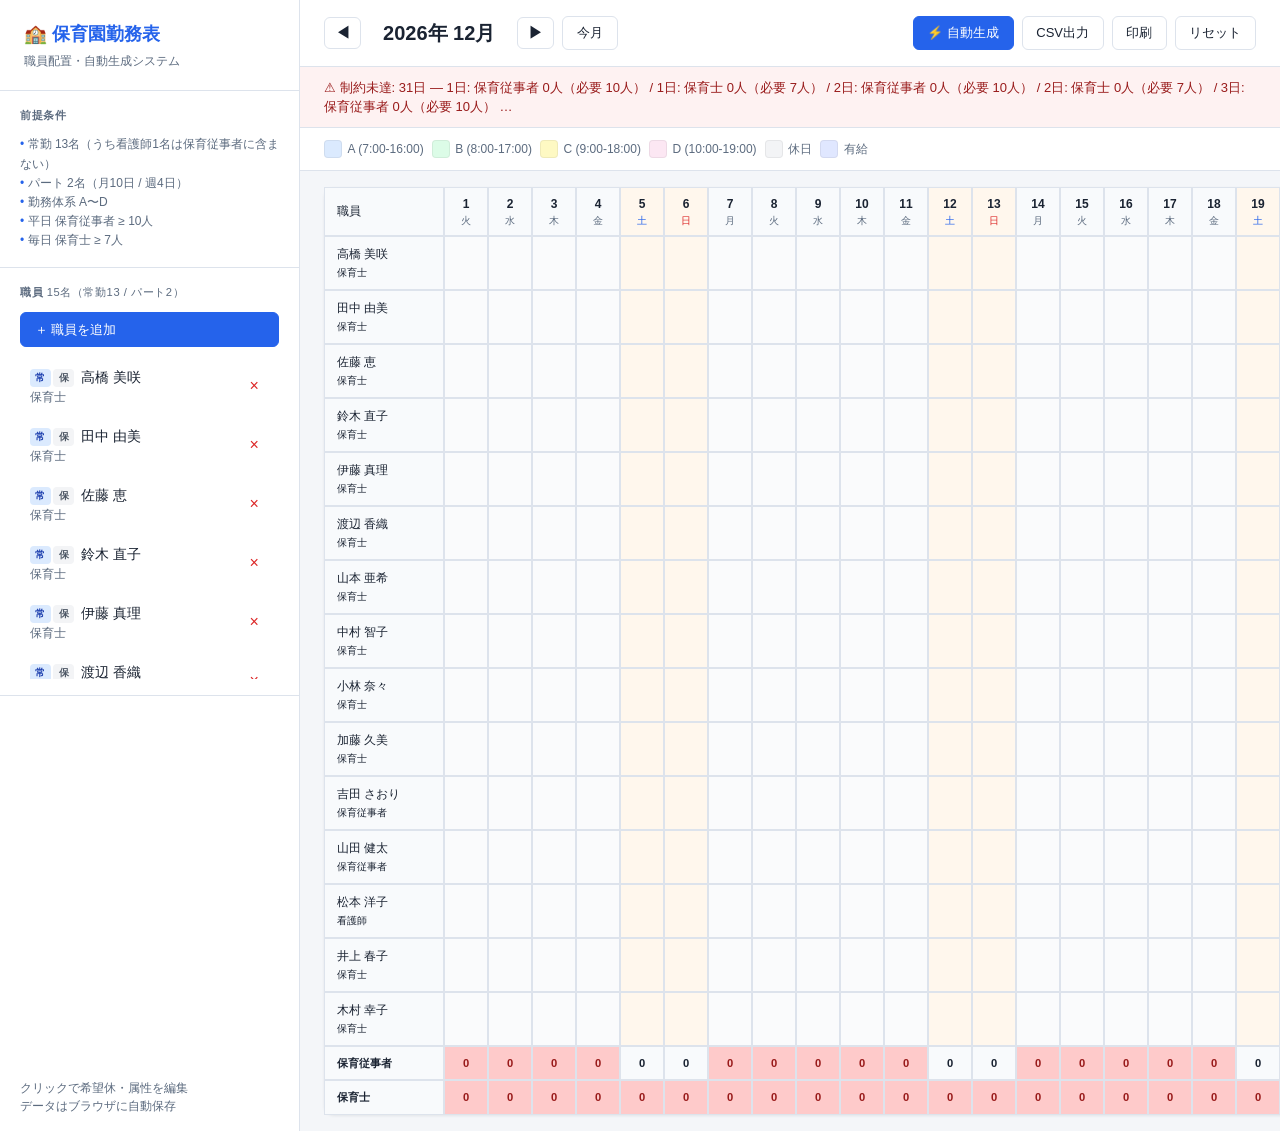
==== kinmuhyo/index.html @ de79c859 "公開共有用: 保育園勤務表アプリを /kinmuhyo/ に配置 GitHub Pages から先方に共有可能なURLを提供: https://bimadisiwin.github.io/yoneku" ====
<!DOCTYPE html>
<html lang="ja">
<head>
  <meta charset="UTF-8">
  <meta name="viewport" content="width=device-width, initial-scale=1.0, viewport-fit=cover, maximum-scale=1, user-scalable=no">
  <meta name="mobile-web-app-capable" content="yes">
  <meta name="apple-mobile-web-app-capable" content="yes">
  <meta name="apple-mobile-web-app-status-bar-style" content="default">
  <meta name="apple-mobile-web-app-title" content="勤務表">
  <meta name="theme-color" content="#2563eb">
  <title>保育園 勤務表作成</title>
  <link rel="manifest" href="manifest.json">
  <link rel="apple-touch-icon" href="data:image/svg+xml,<svg xmlns='http://www.w3.org/2000/svg' viewBox='0 0 100 100'><rect fill='%232563eb' width='100' height='100' rx='20'/><text y='68' x='50' text-anchor='middle' font-size='52' fill='white'>表</text></svg>">
  <link rel="stylesheet" href="css/style.css">
</head>
<body>
  <div class="app">
    <aside class="sidebar mobile-panel" id="panel-staff" data-panel="staff">
      <div class="sidebar-header">
        <h1>🏫 保育園勤務表</h1>
        <p>職員配置・自動生成システム</p>
      </div>

      <div class="sidebar-section">
        <h2>前提条件</h2>
        <ul class="constraint-list">
          <li>常勤 13名（うち看護師1名は保育従事者に含まない）</li>
          <li>パート 2名（月10日 / 週4日）</li>
          <li>勤務体系 A〜D</li>
          <li>平日 保育従事者 ≥ 10人</li>
          <li>毎日 保育士 ≥ 7人</li>
        </ul>
      </div>

      <div class="sidebar-section">
        <h2>職員 <span id="staff-count" class="staff-count"></span></h2>
        <button class="btn btn-primary" id="btn-add-staff" style="width:100%;margin-bottom:0.75rem">＋ 職員を追加</button>
        <ul class="staff-list" id="staff-list"></ul>
      </div>

      <div class="sidebar-footer">
        クリックで希望休・属性を編集<br>
        データはブラウザに自動保存
      </div>
    </aside>

    <main class="main">
      <!-- スマホ: 日別ビュー -->
      <section class="mobile-panel day-view" id="panel-day" data-panel="day">
        <div class="day-view-header">
          <button class="btn btn-icon btn-touch" id="btn-day-prev" aria-label="前日">◀</button>
          <div class="day-view-date" id="day-view-date"></div>
          <button class="btn btn-icon btn-touch" id="btn-day-next" aria-label="次日">▶</button>
        </div>
        <div class="day-view-metrics" id="day-view-metrics"></div>
        <ul class="day-staff-list" id="day-staff-list"></ul>
      </section>

      <section class="mobile-panel active" id="panel-schedule" data-panel="schedule">
      <div class="toolbar">
        <div class="toolbar-group">
          <button class="btn btn-icon" id="btn-prev-month" title="前月">◀</button>
          <span class="month-label" id="month-label"></span>
          <button class="btn btn-icon" id="btn-next-month" title="次月">▶</button>
          <button class="btn" id="btn-today">今月</button>
        </div>
        <div class="toolbar-spacer"></div>
        <div class="toolbar-group">
          <button class="btn btn-primary" id="btn-generate">⚡ 自動生成</button>
          <button class="btn" id="btn-export">CSV出力</button>
          <button class="btn" id="btn-print">印刷</button>
          <button class="btn" id="btn-reset" title="リセット">リセット</button>
        </div>
      </div>

      <div id="constraint-panel" class="constraint-panel"></div>
      <div class="legend" id="legend"></div>

      <div class="schedule-wrap">
        <p class="scroll-hint mobile-only">← 左右にスワイプ →</p>
        <table class="schedule-table">
          <thead id="schedule-head"></thead>
          <tbody id="schedule-body"></tbody>
          <tfoot id="schedule-foot"></tfoot>
        </table>
      </div>
      </section>

      <!-- スマホ: 操作メニュー -->
      <section class="mobile-panel menu-panel" id="panel-menu" data-panel="menu">
        <div class="menu-panel-inner">
          <h2>操作</h2>
          <button class="btn btn-primary btn-block btn-touch" id="btn-generate-mobile">⚡ 勤務表を自動生成</button>
          <button class="btn btn-block btn-touch" id="btn-export-mobile">CSV出力</button>
          <button class="btn btn-block btn-touch" id="btn-reset-mobile">データをリセット</button>
          <div class="menu-constraints">
            <h3>前提条件</h3>
            <ul class="constraint-list">
              <li>常勤 13名（看護師1名は保育従事者に含まない）</li>
              <li>パート 2名（月10日 / 週4日）</li>
              <li>平日 保育従事者 ≥ 10人</li>
              <li>毎日 保育士 ≥ 7人</li>
            </ul>
          </div>
          <div class="legend mobile-legend" id="legend-mobile"></div>
        </div>
      </section>
    </main>
  </div>

  <nav class="bottom-nav mobile-only" id="bottom-nav" aria-label="メインナビ">
    <button class="bottom-nav-item active" data-tab="day" type="button">
      <span class="bottom-nav-icon">📅</span>
      <span>日別</span>
    </button>
    <button class="bottom-nav-item" data-tab="schedule" type="button">
      <span class="bottom-nav-icon">📊</span>
      <span>月間</span>
    </button>
    <button class="bottom-nav-item" data-tab="staff" type="button">
      <span class="bottom-nav-icon">👥</span>
      <span>職員</span>
    </button>
    <button class="bottom-nav-item" data-tab="menu" type="button">
      <span class="bottom-nav-icon">⚙️</span>
      <span>操作</span>
    </button>
  </nav>

  <button class="fab mobile-only" id="fab-generate" type="button" aria-label="自動生成">⚡</button>

  <!-- Shift picker -->
  <div class="modal-overlay hidden" id="modal-overlay">
    <div class="modal" role="dialog">
      <div class="modal-header" id="modal-title">勤務区分</div>
      <div class="modal-body"><div class="shift-options" id="shift-options"></div></div>
      <div class="modal-footer"><button class="btn" id="modal-close">閉じる</button></div>
    </div>
  </div>

  <!-- Staff editor -->
  <div class="modal-overlay hidden" id="staff-modal-overlay">
    <div class="modal modal-wide" role="dialog">
      <div class="modal-header" id="staff-modal-title">職員を追加</div>
      <div class="modal-body">
        <label class="field-label">名前</label>
        <input type="text" id="sf-name" placeholder="例: 山田 花子" maxlength="30">

        <label class="field-label">雇用区分</label>
        <select id="sf-employment">
          <option value="fulltime">常勤</option>
          <option value="parttime">パート</option>
        </select>

        <label class="field-label">役職</label>
        <select id="sf-role">
          <option value="nursery_teacher">保育士</option>
          <option value="childcare_staff">保育従事者（資格なし）</option>
          <option value="nurse">看護師</option>
        </select>

        <label class="field-label checkbox-label">
          <input type="checkbox" id="sf-license" checked> 保育士資格あり
        </label>

        <div id="sf-parttime-fields" style="display:none">
          <label class="field-label">パート勤務条件</label>
          <select id="sf-parttime">
            <option value="monthly_10">月10日 (9:00-17:00 → B勤務)</option>
            <option value="weekly_4">週4日 (8:00-17:00 → B勤務)</option>
          </select>
          <label class="field-label">固定勤務体系</label>
          <select id="sf-shift">
            <option value="A">A (7:00-16:00)</option>
            <option value="B" selected>B (8:00-17:00)</option>
            <option value="C">C (9:00-18:00)</option>
            <option value="D">D (10:00-19:00)</option>
          </select>
        </div>

        <label class="field-label">希望休（日付をカンマ区切り）</label>
        <input type="text" id="sf-preferred-off" placeholder="例: 5, 12, 20">
        <p class="field-hint">表示中の月の日付を入力（例: 9月5日 → 5）</p>
      </div>
      <div class="modal-footer">
        <button class="btn" id="staff-modal-close">キャンセル</button>
        <button class="btn btn-primary" id="staff-modal-save">保存</button>
      </div>
    </div>
  </div>

  <div class="toast" id="toast"></div>

  <script src="js/constants.js"></script>
  <script src="js/scheduler.js"></script>
  <script src="js/app.js"></script>
</body>
</html>
---- kinmuhyo/css/style.css ----
:root {
  --bg: #f4f6f9;
  --surface: #ffffff;
  --border: #dde3ec;
  --text: #1a2332;
  --text-muted: #5c6b7f;
  --primary: #2563eb;
  --primary-hover: #1d4ed8;
  --primary-light: #eff6ff;
  --danger: #dc2626;
  --danger-light: #fef2f2;
  --success: #16a34a;
  --shadow: 0 1px 3px rgba(15, 23, 42, 0.08);
  --radius: 10px;
  --sidebar-w: 300px;

  /* shift colors A-D */
  --shift-a: #dbeafe;
  --shift-b: #dcfce7;
  --shift-c: #fef9c3;
  --shift-d: #fce7f3;
  --shift-off: #f3f4f6;
  --shift-paid: #e0e7ff;
  --weekend: #fff7ed;
  --national-holiday: #fef2f2;
}

* {
  box-sizing: border-box;
  margin: 0;
  padding: 0;
}

body {
  font-family: "Hiragino Sans", "Hiragino Kaku Gothic ProN", "Noto Sans JP", "Yu Gothic", sans-serif;
  background: var(--bg);
  color: var(--text);
  line-height: 1.5;
  min-height: 100vh;
}

.app {
  display: flex;
  min-height: 100vh;
}

/* Sidebar */
.sidebar {
  width: var(--sidebar-w);
  background: var(--surface);
  border-right: 1px solid var(--border);
  display: flex;
  flex-direction: column;
  flex-shrink: 0;
}

.sidebar-header {
  padding: 1.25rem 1.5rem;
  border-bottom: 1px solid var(--border);
}

.sidebar-header h1 {
  font-size: 1.15rem;
  font-weight: 700;
  color: var(--primary);
}

.sidebar-header p {
  font-size: 0.75rem;
  color: var(--text-muted);
  margin-top: 0.25rem;
}

.sidebar-section {
  padding: 1rem 1.25rem;
  border-bottom: 1px solid var(--border);
}

.sidebar-section h2 {
  font-size: 0.7rem;
  font-weight: 600;
  text-transform: uppercase;
  letter-spacing: 0.05em;
  color: var(--text-muted);
  margin-bottom: 0.75rem;
}

.staff-list {
  list-style: none;
  max-height: 320px;
  overflow-y: auto;
}

.staff-count {
  font-weight: 400;
  color: var(--text-muted);
}

.constraint-list {
  list-style: none;
  font-size: 0.75rem;
  color: var(--text-muted);
  line-height: 1.6;
}

.constraint-list li::before {
  content: "• ";
  color: var(--primary);
}

.badge {
  display: inline-block;
  font-size: 0.6rem;
  padding: 0.1rem 0.35rem;
  border-radius: 4px;
  font-weight: 600;
  vertical-align: middle;
  margin-right: 0.15rem;
}

.badge-fulltime { background: #dbeafe; color: #1e40af; }
.badge-parttime { background: #fef9c3; color: #854d0e; }
.badge-role { background: #f3f4f6; color: #4b5563; }

.constraint-panel {
  padding: 0.65rem 1.5rem;
  font-size: 0.8125rem;
  border-bottom: 1px solid var(--border);
}

.constraint-panel.ok { background: #f0fdf4; color: #166534; }
.constraint-panel.ng { background: #fef2f2; color: #991b1b; }

.constraint-ng {
  background: #fecaca !important;
  color: #991b1b;
  font-weight: 700;
}

.schedule-cell.preferred-off {
  box-shadow: inset 0 0 0 2px #f59e0b;
}

.summary-row td {
  background: #f8fafc;
  font-size: 0.7rem;
}

.shift-a { background: var(--shift-a); color: #1e40af; font-weight: 700; }
.shift-b { background: var(--shift-b); color: #166534; font-weight: 700; }
.shift-c { background: var(--shift-c); color: #854d0e; font-weight: 700; }
.shift-d { background: var(--shift-d); color: #9d174d; font-weight: 700; }
.shift-off { background: var(--shift-off); color: #6b7280; }
.shift-paid { background: var(--shift-paid); color: #3730a3; }

.modal-wide { max-width: 420px; }

.field-label {
  display: block;
  font-size: 0.75rem;
  font-weight: 600;
  color: var(--text-muted);
  margin: 0.75rem 0 0.35rem;
}

.field-label:first-child { margin-top: 0; }

.checkbox-label {
  display: flex;
  align-items: center;
  gap: 0.5rem;
  cursor: pointer;
}

.field-hint {
  font-size: 0.7rem;
  color: var(--text-muted);
  margin-top: 0.25rem;
}

.modal-body input[type="text"],
.modal-body select {
  width: 100%;
}

.staff-item {
  display: flex;
  align-items: center;
  justify-content: space-between;
  padding: 0.5rem 0.6rem;
  border-radius: 6px;
  margin-bottom: 0.25rem;
  font-size: 0.875rem;
}

.staff-item:hover {
  background: var(--bg);
}

.staff-item-info {
  flex: 1;
  min-width: 0;
}

.staff-item-name {
  font-weight: 500;
  white-space: nowrap;
  overflow: hidden;
  text-overflow: ellipsis;
}

.staff-item-dept {
  font-size: 0.75rem;
  color: var(--text-muted);
}

.staff-item-actions {
  display: flex;
  gap: 0.25rem;
}

.sidebar-footer {
  margin-top: auto;
  padding: 1rem 1.25rem;
  font-size: 0.75rem;
  color: var(--text-muted);
}

/* Main */
.main {
  flex: 1;
  display: flex;
  flex-direction: column;
  min-width: 0;
}

.toolbar {
  display: flex;
  align-items: center;
  gap: 0.75rem;
  padding: 1rem 1.5rem;
  background: var(--surface);
  border-bottom: 1px solid var(--border);
  flex-wrap: wrap;
}

.toolbar-group {
  display: flex;
  align-items: center;
  gap: 0.5rem;
}

.toolbar-spacer {
  flex: 1;
}

.month-label {
  font-size: 1.25rem;
  font-weight: 700;
  min-width: 140px;
  text-align: center;
}

/* Buttons & inputs */
.btn {
  display: inline-flex;
  align-items: center;
  gap: 0.35rem;
  padding: 0.45rem 0.85rem;
  border: 1px solid var(--border);
  border-radius: 6px;
  background: var(--surface);
  color: var(--text);
  font-size: 0.8125rem;
  font-family: inherit;
  cursor: pointer;
  transition: background 0.15s, border-color 0.15s;
  white-space: nowrap;
}

.btn:hover {
  background: var(--bg);
}

.btn-primary {
  background: var(--primary);
  border-color: var(--primary);
  color: #fff;
}

.btn-primary:hover {
  background: var(--primary-hover);
  border-color: var(--primary-hover);
}

.btn-danger {
  color: var(--danger);
  border-color: transparent;
  background: transparent;
  padding: 0.25rem 0.4rem;
}

.btn-danger:hover {
  background: var(--danger-light);
}

.btn-icon {
  padding: 0.45rem 0.6rem;
  font-size: 1rem;
  line-height: 1;
}

input, select {
  padding: 0.45rem 0.65rem;
  border: 1px solid var(--border);
  border-radius: 6px;
  font-size: 0.8125rem;
  font-family: inherit;
  background: var(--surface);
}

input:focus, select:focus {
  outline: 2px solid var(--primary-light);
  border-color: var(--primary);
}

.form-row {
  display: flex;
  gap: 0.5rem;
  margin-bottom: 0.5rem;
}

.form-row input {
  flex: 1;
  min-width: 0;
}

/* Legend */
.legend {
  display: flex;
  flex-wrap: wrap;
  gap: 0.5rem;
  padding: 0.75rem 1.5rem;
  background: var(--surface);
  border-bottom: 1px solid var(--border);
}

.legend-item {
  display: flex;
  align-items: center;
  gap: 0.35rem;
  font-size: 0.75rem;
  color: var(--text-muted);
}

.legend-swatch {
  width: 18px;
  height: 18px;
  border-radius: 4px;
  border: 1px solid rgba(0,0,0,0.06);
}

/* Schedule grid */
.schedule-wrap {
  flex: 1;
  overflow: auto;
  padding: 1rem 1.5rem;
}

.schedule-table {
  border-collapse: separate;
  border-spacing: 0;
  background: var(--surface);
  border-radius: var(--radius);
  box-shadow: var(--shadow);
  font-size: 0.75rem;
  min-width: 100%;
}

.schedule-table th,
.schedule-table td {
  border: 1px solid var(--border);
  text-align: center;
  vertical-align: middle;
}

.schedule-table thead th {
  background: #f8fafc;
  font-weight: 600;
  padding: 0.4rem 0.2rem;
  position: sticky;
  top: 0;
  z-index: 2;
}

.schedule-table .col-staff {
  position: sticky;
  left: 0;
  z-index: 1;
  background: #f8fafc;
  text-align: left;
  padding: 0.5rem 0.75rem;
  min-width: 120px;
  max-width: 160px;
  font-weight: 500;
}

.schedule-table thead .col-staff {
  z-index: 3;
}

.schedule-table .col-summary {
  background: #f8fafc;
  font-weight: 600;
  min-width: 44px;
  padding: 0.35rem;
}

.day-header {
  min-width: 34px;
}

.day-header .dow {
  font-size: 0.65rem;
  color: var(--text-muted);
  font-weight: 400;
}

.day-header.sat .dow { color: #2563eb; }
.day-header.sun .dow { color: var(--danger); }
.day-header.holiday .dow { color: var(--danger); }

.day-header.sat,
.day-header.sun,
.day-header.holiday {
  background: var(--weekend);
}

.schedule-cell {
  width: 34px;
  height: 34px;
  cursor: pointer;
  transition: transform 0.1s, box-shadow 0.1s;
  user-select: none;
  font-size: 0.65rem;
  font-weight: 600;
  padding: 0;
}

.schedule-cell:hover {
  transform: scale(1.08);
  box-shadow: inset 0 0 0 2px var(--primary);
  z-index: 1;
  position: relative;
}

.schedule-cell.empty {
  background: #fafbfc;
  color: transparent;
}

.schedule-cell.weekend-bg {
  background: var(--weekend);
}

.schedule-cell.national-holiday-bg {
  background: var(--national-holiday);
}

/* Modal */
.modal-overlay {
  position: fixed;
  inset: 0;
  background: rgba(15, 23, 42, 0.45);
  display: flex;
  align-items: center;
  justify-content: center;
  z-index: 100;
  padding: 1rem;
}

.modal-overlay.hidden {
  display: none;
}

.modal {
  background: var(--surface);
  border-radius: var(--radius);
  box-shadow: 0 20px 60px rgba(15, 23, 42, 0.2);
  width: 100%;
  max-width: 360px;
  overflow: hidden;
}

.modal-header {
  padding: 1rem 1.25rem;
  border-bottom: 1px solid var(--border);
  font-weight: 600;
}

.modal-body {
  padding: 1rem 1.25rem;
}

.modal-footer {
  padding: 0.75rem 1.25rem;
  border-top: 1px solid var(--border);
  display: flex;
  justify-content: flex-end;
  gap: 0.5rem;
}

.shift-options {
  display: grid;
  grid-template-columns: 1fr 1fr;
  gap: 0.5rem;
}

.shift-option {
  padding: 0.65rem;
  border: 2px solid var(--border);
  border-radius: 8px;
  cursor: pointer;
  text-align: center;
  font-size: 0.8125rem;
  font-weight: 500;
  transition: border-color 0.15s, transform 0.1s;
}

.shift-option:hover {
  border-color: var(--primary);
  transform: translateY(-1px);
}

.shift-option.selected {
  border-color: var(--primary);
  box-shadow: 0 0 0 2px var(--primary-light);
}

.shift-option.clear {
  grid-column: 1 / -1;
  color: var(--text-muted);
}

/* Toast */
.toast {
  position: fixed;
  bottom: 1.5rem;
  right: 1.5rem;
  background: var(--text);
  color: #fff;
  padding: 0.65rem 1.1rem;
  border-radius: 8px;
  font-size: 0.875rem;
  box-shadow: 0 8px 24px rgba(0,0,0,0.2);
  z-index: 200;
  opacity: 0;
  transform: translateY(12px);
  transition: opacity 0.25s, transform 0.25s;
  pointer-events: none;
}

.toast.show {
  opacity: 1;
  transform: translateY(0);
}

/* Print */
@media print {
  .sidebar, .toolbar, .legend, .constraint-panel, .modal-overlay, .toast {
    display: none !important;
  }
  .main { display: block; }
  .schedule-wrap { padding: 0; overflow: visible; }
  .schedule-table { box-shadow: none; font-size: 9pt; }
  .schedule-cell { width: 24px; height: 24px; }
}

/* Mobile utilities */
.mobile-only { display: none; }
.desktop-only { display: block; }

/* Bottom navigation */
.bottom-nav {
  position: fixed;
  bottom: 0;
  left: 0;
  right: 0;
  display: flex;
  background: var(--surface);
  border-top: 1px solid var(--border);
  z-index: 50;
  padding-bottom: env(safe-area-inset-bottom, 0);
  box-shadow: 0 -2px 12px rgba(15, 23, 42, 0.08);
}

.bottom-nav-item {
  flex: 1;
  display: flex;
  flex-direction: column;
  align-items: center;
  justify-content: center;
  gap: 0.15rem;
  padding: 0.5rem 0.25rem 0.4rem;
  border: none;
  background: transparent;
  color: var(--text-muted);
  font-size: 0.65rem;
  font-family: inherit;
  cursor: pointer;
  -webkit-tap-highlight-color: transparent;
  touch-action: manipulation;
  min-height: 52px;
}

.bottom-nav-item.active {
  color: var(--primary);
  font-weight: 600;
}

.bottom-nav-icon {
  font-size: 1.25rem;
  line-height: 1;
}

/* FAB */
.fab {
  position: fixed;
  right: 1rem;
  bottom: calc(4.5rem + env(safe-area-inset-bottom, 0));
  width: 56px;
  height: 56px;
  border-radius: 50%;
  border: none;
  background: var(--primary);
  color: #fff;
  font-size: 1.5rem;
  box-shadow: 0 4px 16px rgba(37, 99, 235, 0.45);
  z-index: 45;
  cursor: pointer;
  -webkit-tap-highlight-color: transparent;
  touch-action: manipulation;
}

.fab:active {
  transform: scale(0.95);
}

/* Day view */
.day-view {
  flex: 1;
  display: flex;
  flex-direction: column;
  overflow: hidden;
}

.day-view-header {
  display: flex;
  align-items: center;
  justify-content: space-between;
  padding: 0.75rem 1rem;
  background: var(--surface);
  border-bottom: 1px solid var(--border);
}

.day-view-date {
  font-size: 1.1rem;
  font-weight: 700;
  text-align: center;
  flex: 1;
}

.day-view-metrics {
  padding: 0.65rem 1rem;
  font-size: 0.8125rem;
  background: #f8fafc;
  border-bottom: 1px solid var(--border);
}

.day-view-metrics.ok { color: #166534; }
.day-view-metrics.ng { color: #991b1b; background: #fef2f2; }

.day-staff-list {
  list-style: none;
  flex: 1;
  overflow-y: auto;
  -webkit-overflow-scrolling: touch;
  padding: 0.5rem;
  padding-bottom: calc(5rem + env(safe-area-inset-bottom, 0));
}

.day-staff-card {
  display: flex;
  align-items: center;
  gap: 0.75rem;
  padding: 0.85rem 1rem;
  background: var(--surface);
  border: 1px solid var(--border);
  border-radius: var(--radius);
  margin-bottom: 0.5rem;
  cursor: pointer;
  touch-action: manipulation;
  -webkit-tap-highlight-color: transparent;
  min-height: 56px;
}

.day-staff-card:active {
  background: var(--bg);
}

.day-staff-card-info {
  flex: 1;
  min-width: 0;
}

.day-staff-card-name {
  font-weight: 600;
  font-size: 0.9375rem;
}

.day-staff-card-role {
  font-size: 0.75rem;
  color: var(--text-muted);
}

.day-staff-card-shift {
  min-width: 44px;
  height: 44px;
  display: flex;
  align-items: center;
  justify-content: center;
  border-radius: 8px;
  font-weight: 700;
  font-size: 1rem;
}

/* Menu panel */
.menu-panel-inner {
  padding: 1rem;
  padding-bottom: calc(5rem + env(safe-area-inset-bottom, 0));
  overflow-y: auto;
}

.menu-panel-inner h2 {
  font-size: 1.1rem;
  margin-bottom: 1rem;
}

.menu-panel-inner h3 {
  font-size: 0.75rem;
  color: var(--text-muted);
  text-transform: uppercase;
  margin: 1.25rem 0 0.5rem;
}

.btn-block {
  width: 100%;
  justify-content: center;
  margin-bottom: 0.5rem;
}

.btn-touch {
  min-height: 44px;
  padding: 0.65rem 1rem;
  font-size: 0.9375rem;
}

.scroll-hint {
  font-size: 0.7rem;
  color: var(--text-muted);
  text-align: center;
  margin-bottom: 0.35rem;
}

.mobile-legend {
  padding: 0.75rem 0;
  border: none;
}

@media (max-width: 768px) {
  .mobile-only { display: block; }
  .desktop-only { display: none !important; }

  body {
    overscroll-behavior: none;
    touch-action: pan-x pan-y;
  }

  .app {
    flex-direction: column;
    min-height: 100vh;
    min-height: 100dvh;
    padding-bottom: calc(3.5rem + env(safe-area-inset-bottom, 0));
  }

  .sidebar {
    width: 100%;
    border-right: none;
    flex: 1;
    overflow: hidden;
    display: none;
  }

  .main {
    flex: 1;
    overflow: hidden;
    display: flex;
    flex-direction: column;
  }

  .mobile-panel {
    display: none;
    flex: 1;
    flex-direction: column;
    overflow: hidden;
    min-height: 0;
  }

  body[data-mobile-tab="day"] #panel-day,
  body[data-mobile-tab="schedule"] #panel-schedule,
  body[data-mobile-tab="staff"] #panel-staff,
  body[data-mobile-tab="menu"] #panel-menu {
    display: flex;
  }

  body[data-mobile-tab="staff"] .sidebar {
    display: flex;
  }

  body[data-mobile-tab="staff"] .main {
    display: none;
  }

  body[data-mobile-tab="staff"] .app {
    flex-direction: column;
  }

  body[data-mobile-tab="staff"] .sidebar .sidebar-section:first-of-type,
  body[data-mobile-tab="staff"] .sidebar-footer {
    display: none;
  }

  body[data-mobile-tab="staff"] #panel-staff {
    flex: 1;
    max-height: none;
  }

  .staff-list {
    max-height: none;
    flex: 1;
    overflow-y: auto;
    -webkit-overflow-scrolling: touch;
    padding-bottom: calc(4rem + env(safe-area-inset-bottom, 0));
  }

  .sidebar-section:last-of-type {
    flex: 1;
    display: flex;
    flex-direction: column;
    overflow: hidden;
  }

  .toolbar {
    padding: 0.65rem 0.75rem;
    gap: 0.5rem;
  }

  .toolbar-spacer { display: none; }

  .toolbar-group:last-child {
    width: 100%;
    justify-content: stretch;
  }

  .toolbar-group:last-child .btn:not(.btn-icon) {
    flex: 1;
    justify-content: center;
  }

  .toolbar-group:last-child .btn-primary,
  .toolbar-group:last-child #btn-generate {
    display: none;
  }

  .month-label {
    font-size: 1rem;
    min-width: 110px;
  }

  .constraint-panel {
    padding: 0.5rem 0.75rem;
    font-size: 0.75rem;
  }

  .legend:not(.mobile-legend) {
    display: none;
  }

  .schedule-wrap {
    padding: 0.5rem;
    flex: 1;
    overflow: auto;
    -webkit-overflow-scrolling: touch;
    padding-bottom: calc(4rem + env(safe-area-inset-bottom, 0));
  }

  .schedule-table .col-staff {
    min-width: 88px;
    max-width: 100px;
    font-size: 0.7rem;
    padding: 0.4rem 0.5rem;
  }

  .day-header {
    min-width: 40px;
  }

  .schedule-cell {
    width: 40px;
    height: 40px;
    min-width: 40px;
    min-height: 40px;
    font-size: 0.75rem;
  }

  .schedule-cell:hover {
    transform: none;
  }

  .schedule-cell:active {
    box-shadow: inset 0 0 0 2px var(--primary);
  }

  .btn-icon {
    min-width: 44px;
    min-height: 44px;
  }

  .modal-overlay {
    align-items: flex-end;
    padding: 0;
  }

  .modal {
    max-width: none;
    border-radius: var(--radius) var(--radius) 0 0;
    max-height: 85vh;
    max-height: 85dvh;
    overflow-y: auto;
  }

  .modal-wide {
    max-width: none;
  }

  .shift-options {
    grid-template-columns: 1fr 1fr;
    gap: 0.65rem;
  }

  .shift-option {
    padding: 0.85rem;
    font-size: 0.9375rem;
    min-height: 48px;
  }

  .toast {
    left: 1rem;
    right: 1rem;
    bottom: calc(4.5rem + env(safe-area-inset-bottom, 0));
    text-align: center;
  }

  body[data-mobile-tab="menu"] .fab,
  body[data-mobile-tab="staff"] .fab {
    display: none;
  }
}

@media (min-width: 769px) {
  .fab, .bottom-nav, .day-view, .menu-panel, #panel-day, #panel-menu {
    display: none !important;
  }
  #panel-schedule { display: flex !important; flex-direction: column; flex: 1; }
}
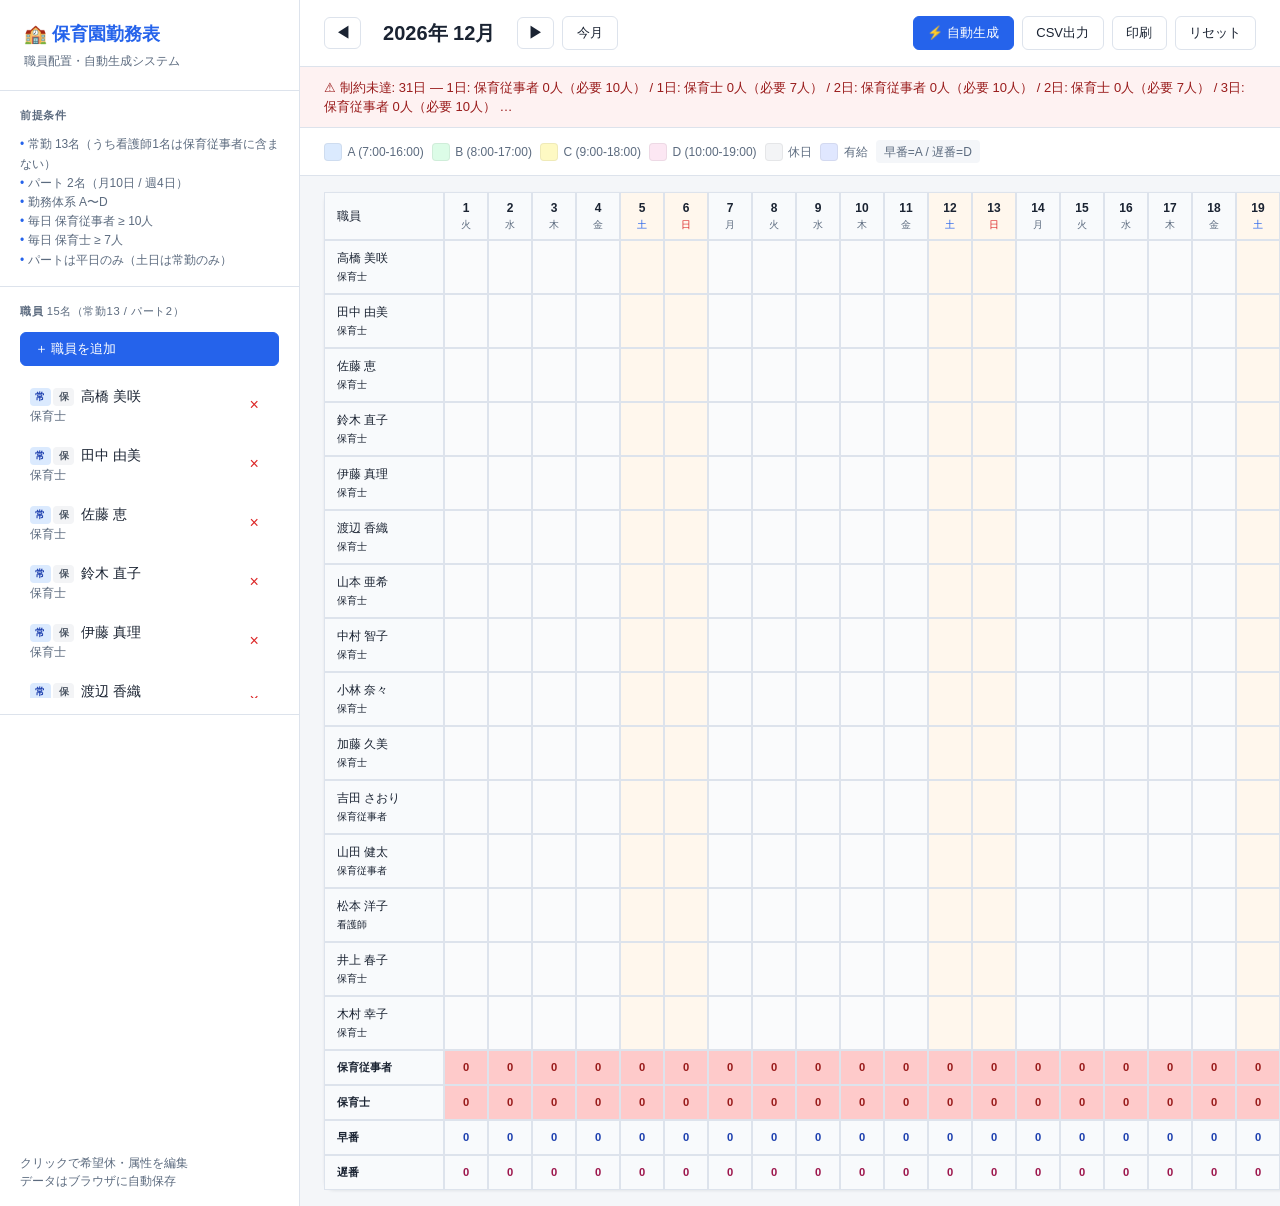
==== commit 22946bc8: "土日も平日と同じ配置ロジックに修正 従来は土日は保育士7人だけ確保し残りを休みにしていた。 平日と同様に保育従事者10人・保育士7人を満たすよう配置。 パートは従来通り平日のみ。" ====
--- a/kinmuhyo/index.html
+++ b/kinmuhyo/index.html
@@ -27,8 +27,9 @@
           <li>常勤 13名（うち看護師1名は保育従事者に含まない）</li>
           <li>パート 2名（月10日 / 週4日）</li>
           <li>勤務体系 A〜D</li>
-          <li>平日 保育従事者 ≥ 10人</li>
+          <li>毎日 保育従事者 ≥ 10人</li>
           <li>毎日 保育士 ≥ 7人</li>
+          <li>パートは平日のみ（土日は常勤のみ）</li>
         </ul>
       </div>
 
--- a/kinmuhyo/css/style.css
+++ b/kinmuhyo/css/style.css
@@ -144,6 +144,20 @@
 .summary-row td {
   background: #f8fafc;
   font-size: 0.7rem;
+}
+
+.summary-row-early td { background: #eff6ff; }
+.summary-row-late td { background: #fdf4ff; }
+
+.summary-early { color: #1e40af; font-weight: 600; }
+.summary-late { color: #9d174d; font-weight: 600; }
+
+.legend-note {
+  font-size: 0.7rem;
+  color: var(--text-muted);
+  padding: 0.15rem 0.5rem;
+  background: var(--bg);
+  border-radius: 4px;
 }
 
 .shift-a { background: var(--shift-a); color: #1e40af; font-weight: 700; }
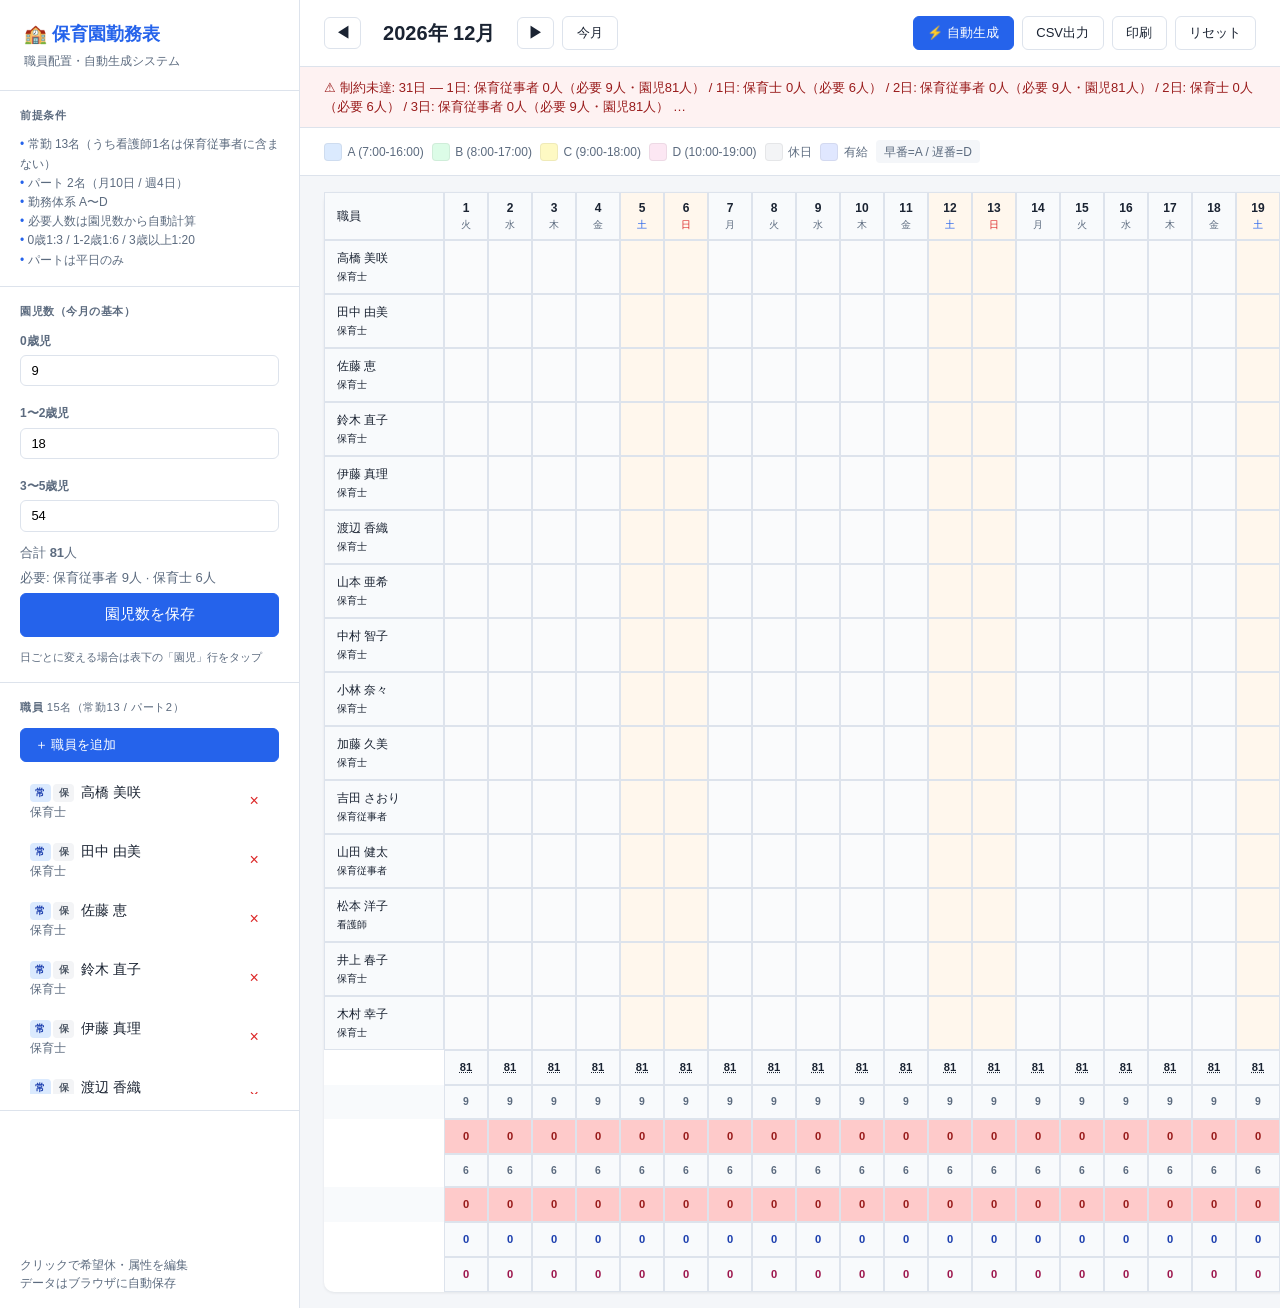
==== commit 19e89a08: "園児数に応じて必要配置人数を自動計算 - 年齢別園児数（0歳/1-2歳/3-5歳）から必要従事者・保育士を算出 - 月の基本値と日別上書きに対応 - 表フッターに園児数・必要人数・実配置を表示 - 自" ====
--- a/kinmuhyo/index.html
+++ b/kinmuhyo/index.html
@@ -27,10 +27,24 @@
           <li>常勤 13名（うち看護師1名は保育従事者に含まない）</li>
           <li>パート 2名（月10日 / 週4日）</li>
           <li>勤務体系 A〜D</li>
-          <li>毎日 保育従事者 ≥ 10人</li>
-          <li>毎日 保育士 ≥ 7人</li>
-          <li>パートは平日のみ（土日は常勤のみ）</li>
+          <li>必要人数は園児数から自動計算</li>
+          <li>0歳1:3 / 1-2歳1:6 / 3歳以上1:20</li>
+          <li>パートは平日のみ</li>
         </ul>
+      </div>
+
+      <div class="sidebar-section">
+        <h2>園児数（今月の基本）</h2>
+        <label class="field-label">0歳児</label>
+        <input type="number" id="ch-under1" min="0" max="999" class="children-input">
+        <label class="field-label">1〜2歳児</label>
+        <input type="number" id="ch-age1_2" min="0" max="999" class="children-input">
+        <label class="field-label">3〜5歳児</label>
+        <input type="number" id="ch-age3_5" min="0" max="999" class="children-input">
+        <p class="children-summary">合計 <strong id="ch-total">0</strong>人</p>
+        <p class="children-summary" id="ch-required"></p>
+        <button class="btn btn-primary btn-block btn-touch" id="btn-save-children" type="button">園児数を保存</button>
+        <p class="field-hint">日ごとに変える場合は表下の「園児」行をタップ</p>
       </div>
 
       <div class="sidebar-section">
@@ -54,6 +68,7 @@
           <button class="btn btn-icon btn-touch" id="btn-day-next" aria-label="次日">▶</button>
         </div>
         <div class="day-view-metrics" id="day-view-metrics"></div>
+        <button class="btn btn-block btn-touch day-children-btn" id="btn-edit-day-children" type="button">📊 この日の園児数を編集</button>
         <ul class="day-staff-list" id="day-staff-list"></ul>
       </section>
 
@@ -99,8 +114,9 @@
             <ul class="constraint-list">
               <li>常勤 13名（看護師1名は保育従事者に含まない）</li>
               <li>パート 2名（月10日 / 週4日）</li>
-              <li>平日 保育従事者 ≥ 10人</li>
-              <li>毎日 保育士 ≥ 7人</li>
+              <li>必要人数は園児数から自動計算</li>
+              <li>0歳1:3 / 1-2歳1:6 / 3歳以上1:20</li>
+              <li>パートは平日のみ</li>
             </ul>
           </div>
           <div class="legend mobile-legend" id="legend-mobile"></div>
@@ -190,9 +206,34 @@
     </div>
   </div>
 
+  <!-- 日別園児数 -->
+  <div class="modal-overlay hidden" id="children-modal-overlay">
+    <div class="modal modal-wide" role="dialog">
+      <div class="modal-header" id="children-modal-title">園児数</div>
+      <div class="modal-body">
+        <input type="hidden" id="children-modal-day">
+        <label class="field-label checkbox-label">
+          <input type="checkbox" id="cd-use-default" checked> 月の基本値を使う
+        </label>
+        <label class="field-label">0歳児</label>
+        <input type="number" id="cd-under1" min="0" max="999" disabled>
+        <label class="field-label">1〜2歳児</label>
+        <input type="number" id="cd-age1_2" min="0" max="999" disabled>
+        <label class="field-label">3〜5歳児</label>
+        <input type="number" id="cd-age3_5" min="0" max="999" disabled>
+        <p class="children-summary" id="cd-preview"></p>
+      </div>
+      <div class="modal-footer">
+        <button class="btn" id="children-modal-close" type="button">キャンセル</button>
+        <button class="btn btn-primary" id="children-modal-save" type="button">保存</button>
+      </div>
+    </div>
+  </div>
+
   <div class="toast" id="toast"></div>
 
   <script src="js/constants.js"></script>
+  <script src="js/staffing.js"></script>
   <script src="js/scheduler.js"></script>
   <script src="js/app.js"></script>
 </body>
--- a/kinmuhyo/css/style.css
+++ b/kinmuhyo/css/style.css
@@ -158,6 +158,42 @@
   padding: 0.15rem 0.5rem;
   background: var(--bg);
   border-radius: 4px;
+}
+
+.children-input {
+  width: 100%;
+  margin-bottom: 0.35rem;
+}
+
+.children-summary {
+  font-size: 0.8125rem;
+  margin: 0.35rem 0;
+  color: var(--text-muted);
+}
+
+.summary-row-req td {
+  background: #f1f5f9;
+  color: var(--text-muted);
+  font-size: 0.65rem;
+}
+
+.summary-row-kids td {
+  background: #fffbeb;
+  font-weight: 600;
+}
+
+.children-cell {
+  cursor: pointer;
+  text-decoration: underline dotted;
+}
+
+.summary-day-override {
+  background: #fef3c7 !important;
+}
+
+.day-children-btn {
+  margin: 0 0.5rem 0.5rem;
+  flex-shrink: 0;
 }
 
 .shift-a { background: var(--shift-a); color: #1e40af; font-weight: 700; }
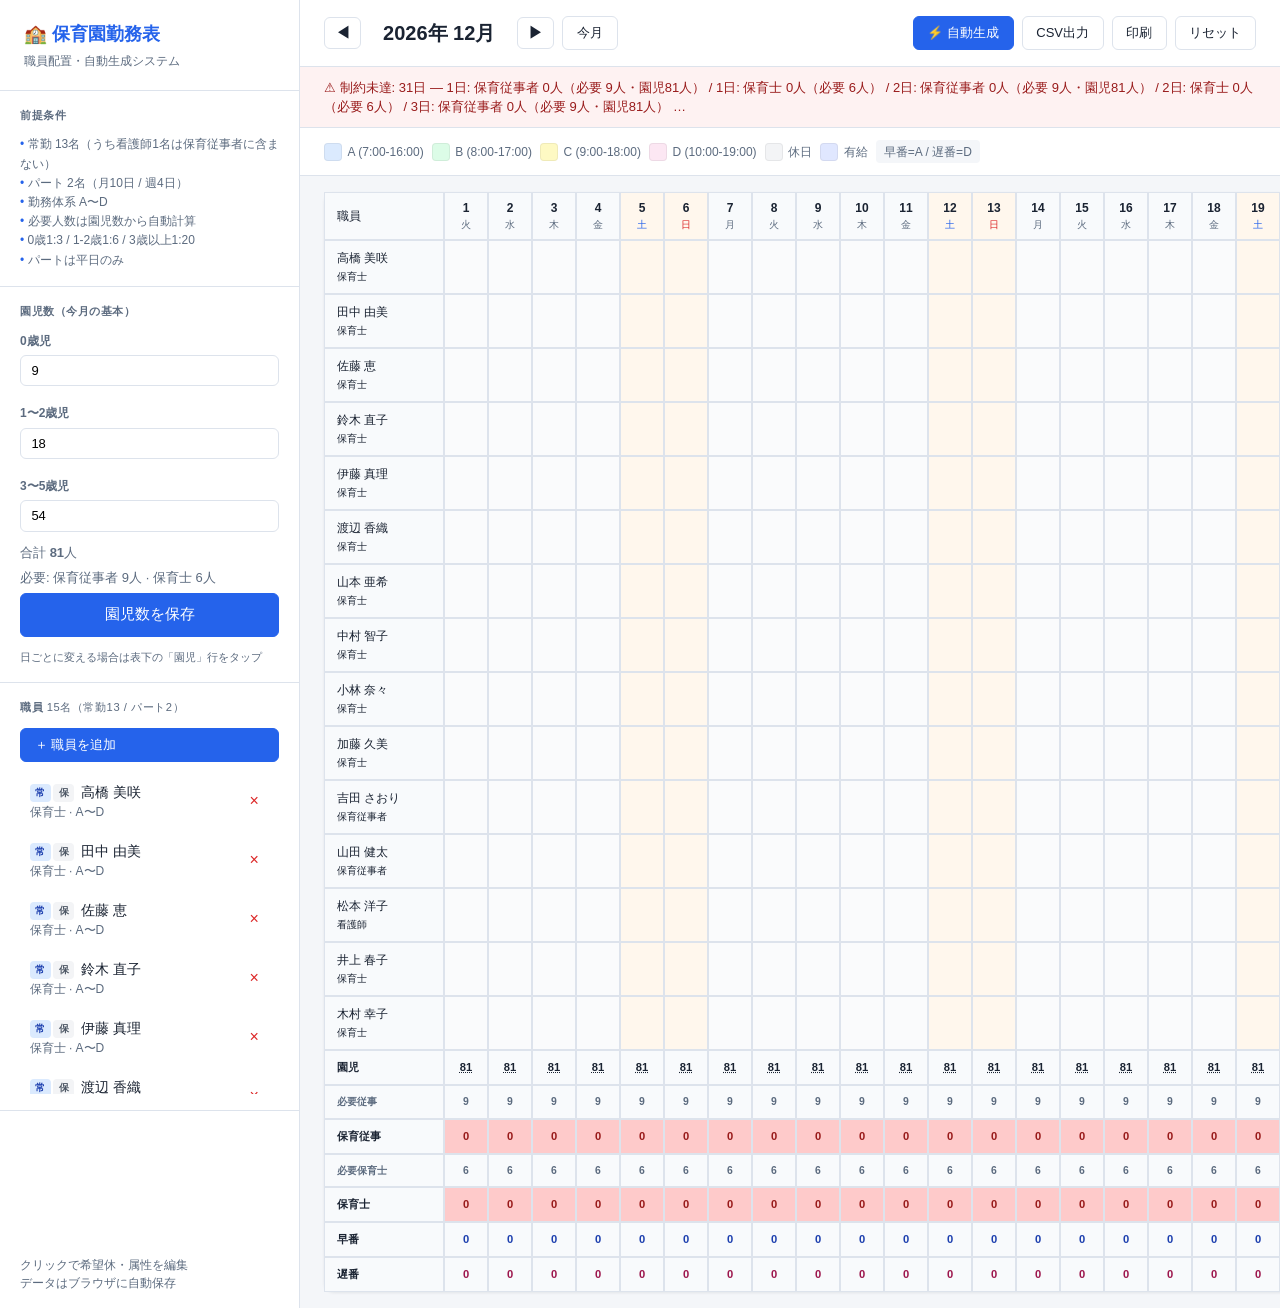
==== commit c246a972: "職員ごとに入れる時間帯（A/B/C/D）の設定を追加 - 職員編集で勤務可能な時間帯をチェックボックスで指定 - 自動生成・手動割当は設定された時間帯のみ - 職員一覧に A/B/C 等の表示" ====
--- a/kinmuhyo/index.html
+++ b/kinmuhyo/index.html
@@ -180,18 +180,20 @@
           <input type="checkbox" id="sf-license" checked> 保育士資格あり
         </label>
 
+        <label class="field-label">入れる時間帯</label>
+        <div class="shift-checkboxes">
+          <label class="shift-check"><input type="checkbox" id="sf-allow-A" checked> A 7-16</label>
+          <label class="shift-check"><input type="checkbox" id="sf-allow-B" checked> B 8-17</label>
+          <label class="shift-check"><input type="checkbox" id="sf-allow-C" checked> C 9-18</label>
+          <label class="shift-check"><input type="checkbox" id="sf-allow-D" checked> D 10-19</label>
+        </div>
+        <p class="field-hint">自動生成・手動入力で選べる勤務体系</p>
+
         <div id="sf-parttime-fields" style="display:none">
           <label class="field-label">パート勤務条件</label>
           <select id="sf-parttime">
-            <option value="monthly_10">月10日 (9:00-17:00 → B勤務)</option>
-            <option value="weekly_4">週4日 (8:00-17:00 → B勤務)</option>
-          </select>
-          <label class="field-label">固定勤務体系</label>
-          <select id="sf-shift">
-            <option value="A">A (7:00-16:00)</option>
-            <option value="B" selected>B (8:00-17:00)</option>
-            <option value="C">C (9:00-18:00)</option>
-            <option value="D">D (10:00-19:00)</option>
+            <option value="monthly_10">月10日 (9:00-17:00)</option>
+            <option value="weekly_4">週4日 (8:00-17:00)</option>
           </select>
         </div>
 
--- a/kinmuhyo/css/style.css
+++ b/kinmuhyo/css/style.css
@@ -194,6 +194,35 @@
 .day-children-btn {
   margin: 0 0.5rem 0.5rem;
   flex-shrink: 0;
+}
+
+.shift-checkboxes {
+  display: grid;
+  grid-template-columns: 1fr 1fr;
+  gap: 0.5rem;
+  margin-bottom: 0.35rem;
+}
+
+.shift-check {
+  display: flex;
+  align-items: center;
+  gap: 0.4rem;
+  font-size: 0.8125rem;
+  padding: 0.5rem 0.6rem;
+  border: 1px solid var(--border);
+  border-radius: 6px;
+  cursor: pointer;
+  background: var(--bg);
+}
+
+.shift-check:has(input:checked) {
+  border-color: var(--primary);
+  background: var(--primary-light);
+}
+
+.shift-check input {
+  width: auto;
+  margin: 0;
 }
 
 .shift-a { background: var(--shift-a); color: #1e40af; font-weight: 700; }
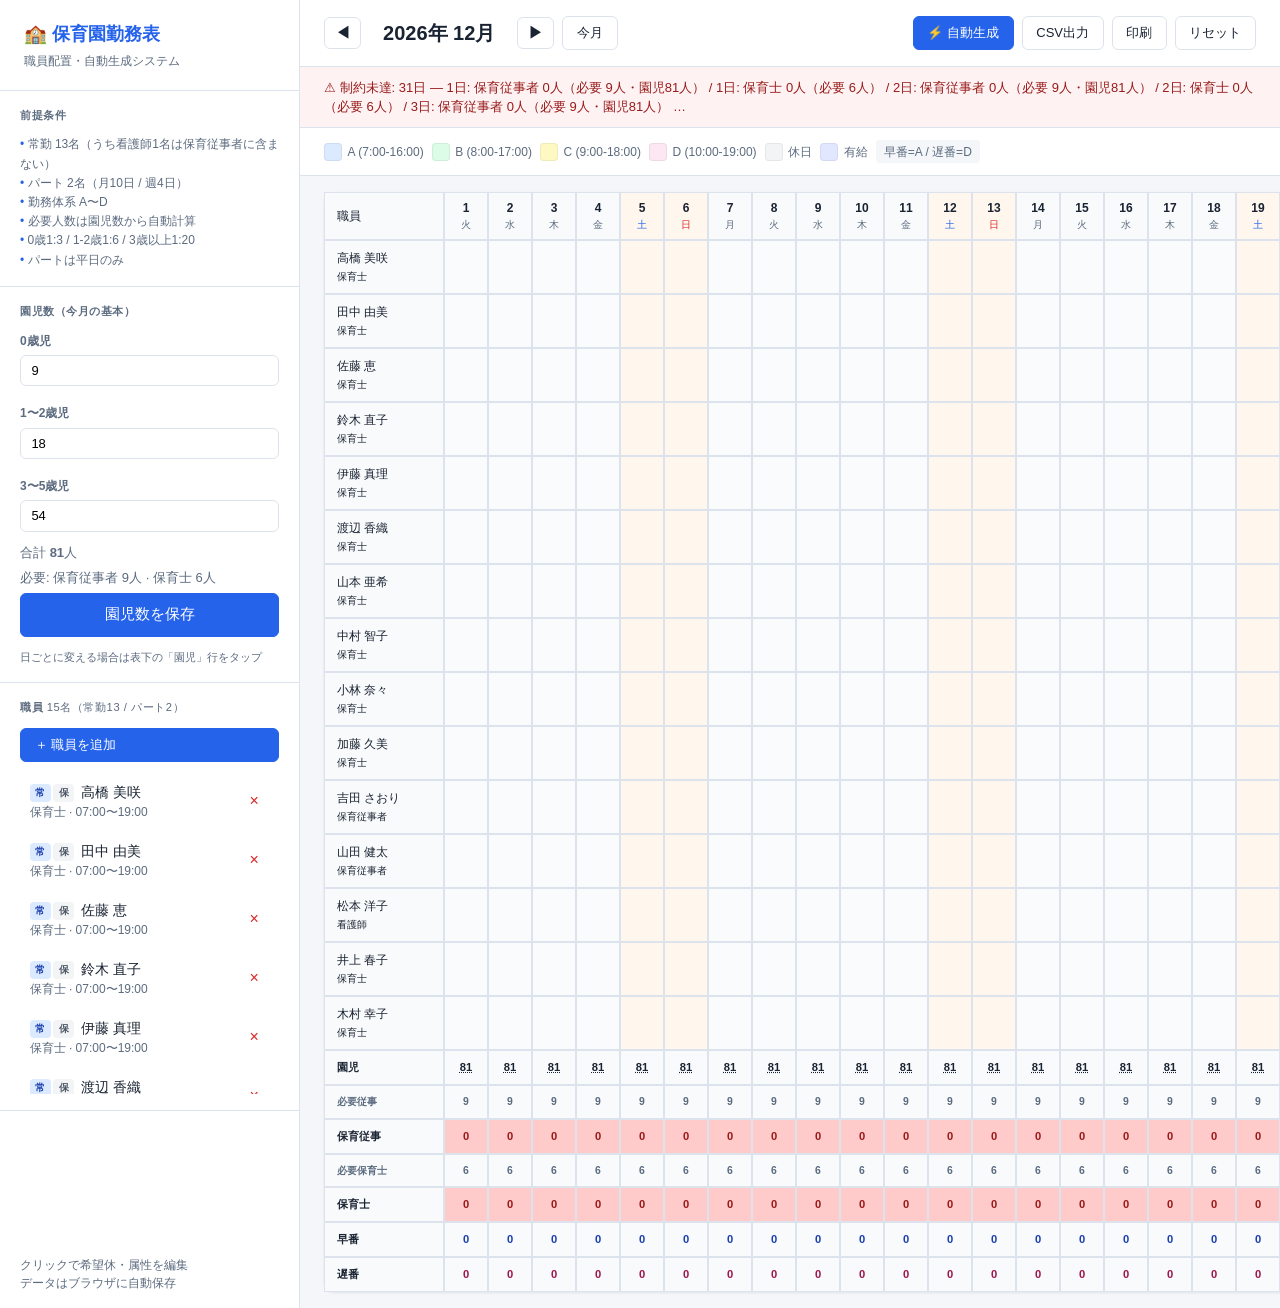
==== commit 8ca6936e: "入れる時間帯をA/B/C/Dチェックから手入力の時刻に変更 - 職員ごとに availableStart / availableEnd を設定 - 勤務体系(A〜D)との重なりで割当可能シフトを自動判" ====
--- a/kinmuhyo/index.html
+++ b/kinmuhyo/index.html
@@ -180,14 +180,13 @@
           <input type="checkbox" id="sf-license" checked> 保育士資格あり
         </label>
 
-        <label class="field-label">入れる時間帯</label>
-        <div class="shift-checkboxes">
-          <label class="shift-check"><input type="checkbox" id="sf-allow-A" checked> A 7-16</label>
-          <label class="shift-check"><input type="checkbox" id="sf-allow-B" checked> B 8-17</label>
-          <label class="shift-check"><input type="checkbox" id="sf-allow-C" checked> C 9-18</label>
-          <label class="shift-check"><input type="checkbox" id="sf-allow-D" checked> D 10-19</label>
-        </div>
-        <p class="field-hint">自動生成・手動入力で選べる勤務体系</p>
+        <label class="field-label">入れる時間帯（開始）</label>
+        <input type="time" id="sf-available-start" value="07:00" step="300">
+
+        <label class="field-label">入れる時間帯（終了）</label>
+        <input type="time" id="sf-available-end" value="19:00" step="300">
+
+        <p class="field-hint" id="sf-available-preview">勤務表の時間(A〜D)と重なる体系を自動で割当</p>
 
         <div id="sf-parttime-fields" style="display:none">
           <label class="field-label">パート勤務条件</label>
--- a/kinmuhyo/css/style.css
+++ b/kinmuhyo/css/style.css
@@ -196,33 +196,14 @@
   flex-shrink: 0;
 }
 
-.shift-checkboxes {
-  display: grid;
-  grid-template-columns: 1fr 1fr;
-  gap: 0.5rem;
-  margin-bottom: 0.35rem;
-}
-
-.shift-check {
-  display: flex;
-  align-items: center;
-  gap: 0.4rem;
-  font-size: 0.8125rem;
-  padding: 0.5rem 0.6rem;
-  border: 1px solid var(--border);
-  border-radius: 6px;
-  cursor: pointer;
-  background: var(--bg);
-}
-
-.shift-check:has(input:checked) {
-  border-color: var(--primary);
-  background: var(--primary-light);
-}
-
-.shift-check input {
-  width: auto;
-  margin: 0;
+.modal-body input[type="time"] {
+  width: 100%;
+  margin-bottom: 0.25rem;
+}
+
+#sf-available-preview {
+  color: var(--primary);
+  font-size: 0.75rem;
 }
 
 .shift-a { background: var(--shift-a); color: #1e40af; font-weight: 700; }
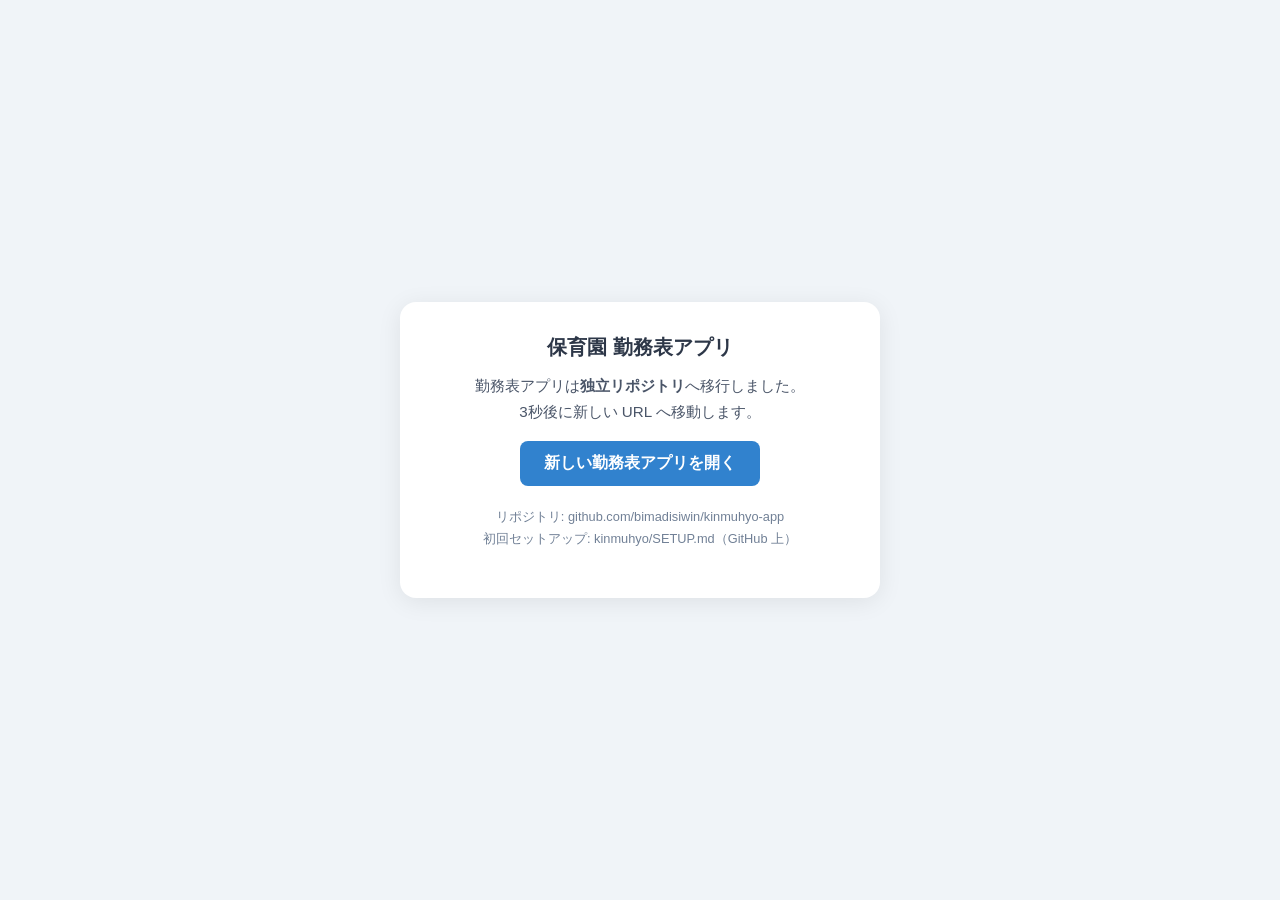
==== commit adf9d574: "勤務表アプリを独立リポジトリへ移行（道場ポータル側は案内ページのみ） - kinmuhyo/ からアプリ本体（js/css等）を削除 - 新 URL へのリダイレクト案内ページを設置 - README" ====
--- a/kinmuhyo/index.html
+++ b/kinmuhyo/index.html
@@ -2,240 +2,52 @@
 <html lang="ja">
 <head>
   <meta charset="UTF-8">
-  <meta name="viewport" content="width=device-width, initial-scale=1.0, viewport-fit=cover, maximum-scale=1, user-scalable=no">
-  <meta name="mobile-web-app-capable" content="yes">
-  <meta name="apple-mobile-web-app-capable" content="yes">
-  <meta name="apple-mobile-web-app-status-bar-style" content="default">
-  <meta name="apple-mobile-web-app-title" content="勤務表">
-  <meta name="theme-color" content="#2563eb">
-  <title>保育園 勤務表作成</title>
-  <link rel="manifest" href="manifest.json">
-  <link rel="apple-touch-icon" href="data:image/svg+xml,<svg xmlns='http://www.w3.org/2000/svg' viewBox='0 0 100 100'><rect fill='%232563eb' width='100' height='100' rx='20'/><text y='68' x='50' text-anchor='middle' font-size='52' fill='white'>表</text></svg>">
-  <link rel="stylesheet" href="css/style.css">
+  <meta name="viewport" content="width=device-width, initial-scale=1.0">
+  <meta http-equiv="refresh" content="3;url=https://bimadisiwin.github.io/kinmuhyo-app/">
+  <title>勤務表アプリ — 移行のお知らせ</title>
+  <style>
+    * { box-sizing: border-box; margin: 0; padding: 0; }
+    body {
+      font-family: -apple-system, BlinkMacSystemFont, "Segoe UI", sans-serif;
+      background: #f0f4f8;
+      color: #1a202c;
+      min-height: 100vh;
+      display: flex;
+      align-items: center;
+      justify-content: center;
+      padding: 24px;
+    }
+    .card {
+      background: #fff;
+      border-radius: 16px;
+      padding: 32px 28px;
+      max-width: 480px;
+      width: 100%;
+      box-shadow: 0 4px 24px rgba(0,0,0,.08);
+      text-align: center;
+    }
+    h1 { font-size: 1.25rem; margin-bottom: 12px; color: #2d3748; }
+    p { font-size: .95rem; line-height: 1.7; color: #4a5568; margin-bottom: 16px; }
+    a.btn {
+      display: inline-block;
+      background: #3182ce;
+      color: #fff;
+      text-decoration: none;
+      padding: 12px 24px;
+      border-radius: 8px;
+      font-weight: 600;
+      font-size: 1rem;
+    }
+    a.btn:hover { background: #2b6cb0; }
+    .note { font-size: .8rem; color: #718096; margin-top: 20px; }
+  </style>
 </head>
 <body>
-  <div class="app">
-    <aside class="sidebar mobile-panel" id="panel-staff" data-panel="staff">
-      <div class="sidebar-header">
-        <h1>🏫 保育園勤務表</h1>
-        <p>職員配置・自動生成システム</p>
-      </div>
-
-      <div class="sidebar-section">
-        <h2>前提条件</h2>
-        <ul class="constraint-list">
-          <li>常勤 13名（うち看護師1名は保育従事者に含まない）</li>
-          <li>パート 2名（月10日 / 週4日）</li>
-          <li>勤務体系 A〜D</li>
-          <li>必要人数は園児数から自動計算</li>
-          <li>0歳1:3 / 1-2歳1:6 / 3歳以上1:20</li>
-          <li>パートは平日のみ</li>
-        </ul>
-      </div>
-
-      <div class="sidebar-section">
-        <h2>園児数（今月の基本）</h2>
-        <label class="field-label">0歳児</label>
-        <input type="number" id="ch-under1" min="0" max="999" class="children-input">
-        <label class="field-label">1〜2歳児</label>
-        <input type="number" id="ch-age1_2" min="0" max="999" class="children-input">
-        <label class="field-label">3〜5歳児</label>
-        <input type="number" id="ch-age3_5" min="0" max="999" class="children-input">
-        <p class="children-summary">合計 <strong id="ch-total">0</strong>人</p>
-        <p class="children-summary" id="ch-required"></p>
-        <button class="btn btn-primary btn-block btn-touch" id="btn-save-children" type="button">園児数を保存</button>
-        <p class="field-hint">日ごとに変える場合は表下の「園児」行をタップ</p>
-      </div>
-
-      <div class="sidebar-section">
-        <h2>職員 <span id="staff-count" class="staff-count"></span></h2>
-        <button class="btn btn-primary" id="btn-add-staff" style="width:100%;margin-bottom:0.75rem">＋ 職員を追加</button>
-        <ul class="staff-list" id="staff-list"></ul>
-      </div>
-
-      <div class="sidebar-footer">
-        クリックで希望休・属性を編集<br>
-        データはブラウザに自動保存
-      </div>
-    </aside>
-
-    <main class="main">
-      <!-- スマホ: 日別ビュー -->
-      <section class="mobile-panel day-view" id="panel-day" data-panel="day">
-        <div class="day-view-header">
-          <button class="btn btn-icon btn-touch" id="btn-day-prev" aria-label="前日">◀</button>
-          <div class="day-view-date" id="day-view-date"></div>
-          <button class="btn btn-icon btn-touch" id="btn-day-next" aria-label="次日">▶</button>
-        </div>
-        <div class="day-view-metrics" id="day-view-metrics"></div>
-        <button class="btn btn-block btn-touch day-children-btn" id="btn-edit-day-children" type="button">📊 この日の園児数を編集</button>
-        <ul class="day-staff-list" id="day-staff-list"></ul>
-      </section>
-
-      <section class="mobile-panel active" id="panel-schedule" data-panel="schedule">
-      <div class="toolbar">
-        <div class="toolbar-group">
-          <button class="btn btn-icon" id="btn-prev-month" title="前月">◀</button>
-          <span class="month-label" id="month-label"></span>
-          <button class="btn btn-icon" id="btn-next-month" title="次月">▶</button>
-          <button class="btn" id="btn-today">今月</button>
-        </div>
-        <div class="toolbar-spacer"></div>
-        <div class="toolbar-group">
-          <button class="btn btn-primary" id="btn-generate">⚡ 自動生成</button>
-          <button class="btn" id="btn-export">CSV出力</button>
-          <button class="btn" id="btn-print">印刷</button>
-          <button class="btn" id="btn-reset" title="リセット">リセット</button>
-        </div>
-      </div>
-
-      <div id="constraint-panel" class="constraint-panel"></div>
-      <div class="legend" id="legend"></div>
-
-      <div class="schedule-wrap">
-        <p class="scroll-hint mobile-only">← 左右にスワイプ →</p>
-        <table class="schedule-table">
-          <thead id="schedule-head"></thead>
-          <tbody id="schedule-body"></tbody>
-          <tfoot id="schedule-foot"></tfoot>
-        </table>
-      </div>
-      </section>
-
-      <!-- スマホ: 操作メニュー -->
-      <section class="mobile-panel menu-panel" id="panel-menu" data-panel="menu">
-        <div class="menu-panel-inner">
-          <h2>操作</h2>
-          <button class="btn btn-primary btn-block btn-touch" id="btn-generate-mobile">⚡ 勤務表を自動生成</button>
-          <button class="btn btn-block btn-touch" id="btn-export-mobile">CSV出力</button>
-          <button class="btn btn-block btn-touch" id="btn-reset-mobile">データをリセット</button>
-          <div class="menu-constraints">
-            <h3>前提条件</h3>
-            <ul class="constraint-list">
-              <li>常勤 13名（看護師1名は保育従事者に含まない）</li>
-              <li>パート 2名（月10日 / 週4日）</li>
-              <li>必要人数は園児数から自動計算</li>
-              <li>0歳1:3 / 1-2歳1:6 / 3歳以上1:20</li>
-              <li>パートは平日のみ</li>
-            </ul>
-          </div>
-          <div class="legend mobile-legend" id="legend-mobile"></div>
-        </div>
-      </section>
-    </main>
+  <div class="card">
+    <h1>保育園 勤務表アプリ</h1>
+    <p>勤務表アプリは<strong>独立リポジトリ</strong>へ移行しました。<br>3秒後に新しい URL へ移動します。</p>
+    <a class="btn" href="https://bimadisiwin.github.io/kinmuhyo-app/">新しい勤務表アプリを開く</a>
+    <p class="note">リポジトリ: github.com/bimadisiwin/kinmuhyo-app<br>初回セットアップ: kinmuhyo/SETUP.md（GitHub 上）</p>
   </div>
-
-  <nav class="bottom-nav mobile-only" id="bottom-nav" aria-label="メインナビ">
-    <button class="bottom-nav-item active" data-tab="day" type="button">
-      <span class="bottom-nav-icon">📅</span>
-      <span>日別</span>
-    </button>
-    <button class="bottom-nav-item" data-tab="schedule" type="button">
-      <span class="bottom-nav-icon">📊</span>
-      <span>月間</span>
-    </button>
-    <button class="bottom-nav-item" data-tab="staff" type="button">
-      <span class="bottom-nav-icon">👥</span>
-      <span>職員</span>
-    </button>
-    <button class="bottom-nav-item" data-tab="menu" type="button">
-      <span class="bottom-nav-icon">⚙️</span>
-      <span>操作</span>
-    </button>
-  </nav>
-
-  <button class="fab mobile-only" id="fab-generate" type="button" aria-label="自動生成">⚡</button>
-
-  <!-- Shift picker -->
-  <div class="modal-overlay hidden" id="modal-overlay">
-    <div class="modal" role="dialog">
-      <div class="modal-header" id="modal-title">勤務区分</div>
-      <div class="modal-body"><div class="shift-options" id="shift-options"></div></div>
-      <div class="modal-footer"><button class="btn" id="modal-close">閉じる</button></div>
-    </div>
-  </div>
-
-  <!-- Staff editor -->
-  <div class="modal-overlay hidden" id="staff-modal-overlay">
-    <div class="modal modal-wide" role="dialog">
-      <div class="modal-header" id="staff-modal-title">職員を追加</div>
-      <div class="modal-body">
-        <label class="field-label">名前</label>
-        <input type="text" id="sf-name" placeholder="例: 山田 花子" maxlength="30">
-
-        <label class="field-label">雇用区分</label>
-        <select id="sf-employment">
-          <option value="fulltime">常勤</option>
-          <option value="parttime">パート</option>
-        </select>
-
-        <label class="field-label">役職</label>
-        <select id="sf-role">
-          <option value="nursery_teacher">保育士</option>
-          <option value="childcare_staff">保育従事者（資格なし）</option>
-          <option value="nurse">看護師</option>
-        </select>
-
-        <label class="field-label checkbox-label">
-          <input type="checkbox" id="sf-license" checked> 保育士資格あり
-        </label>
-
-        <label class="field-label">入れる時間帯（開始）</label>
-        <input type="time" id="sf-available-start" value="07:00" step="300">
-
-        <label class="field-label">入れる時間帯（終了）</label>
-        <input type="time" id="sf-available-end" value="19:00" step="300">
-
-        <p class="field-hint" id="sf-available-preview">勤務表の時間(A〜D)と重なる体系を自動で割当</p>
-
-        <div id="sf-parttime-fields" style="display:none">
-          <label class="field-label">パート勤務条件</label>
-          <select id="sf-parttime">
-            <option value="monthly_10">月10日 (9:00-17:00)</option>
-            <option value="weekly_4">週4日 (8:00-17:00)</option>
-          </select>
-        </div>
-
-        <label class="field-label">希望休（日付をカンマ区切り）</label>
-        <input type="text" id="sf-preferred-off" placeholder="例: 5, 12, 20">
-        <p class="field-hint">表示中の月の日付を入力（例: 9月5日 → 5）</p>
-      </div>
-      <div class="modal-footer">
-        <button class="btn" id="staff-modal-close">キャンセル</button>
-        <button class="btn btn-primary" id="staff-modal-save">保存</button>
-      </div>
-    </div>
-  </div>
-
-  <!-- 日別園児数 -->
-  <div class="modal-overlay hidden" id="children-modal-overlay">
-    <div class="modal modal-wide" role="dialog">
-      <div class="modal-header" id="children-modal-title">園児数</div>
-      <div class="modal-body">
-        <input type="hidden" id="children-modal-day">
-        <label class="field-label checkbox-label">
-          <input type="checkbox" id="cd-use-default" checked> 月の基本値を使う
-        </label>
-        <label class="field-label">0歳児</label>
-        <input type="number" id="cd-under1" min="0" max="999" disabled>
-        <label class="field-label">1〜2歳児</label>
-        <input type="number" id="cd-age1_2" min="0" max="999" disabled>
-        <label class="field-label">3〜5歳児</label>
-        <input type="number" id="cd-age3_5" min="0" max="999" disabled>
-        <p class="children-summary" id="cd-preview"></p>
-      </div>
-      <div class="modal-footer">
-        <button class="btn" id="children-modal-close" type="button">キャンセル</button>
-        <button class="btn btn-primary" id="children-modal-save" type="button">保存</button>
-      </div>
-    </div>
-  </div>
-
-  <div class="toast" id="toast"></div>
-
-  <script src="js/constants.js"></script>
-  <script src="js/staffing.js"></script>
-  <script src="js/scheduler.js"></script>
-  <script src="js/app.js"></script>
 </body>
 </html>
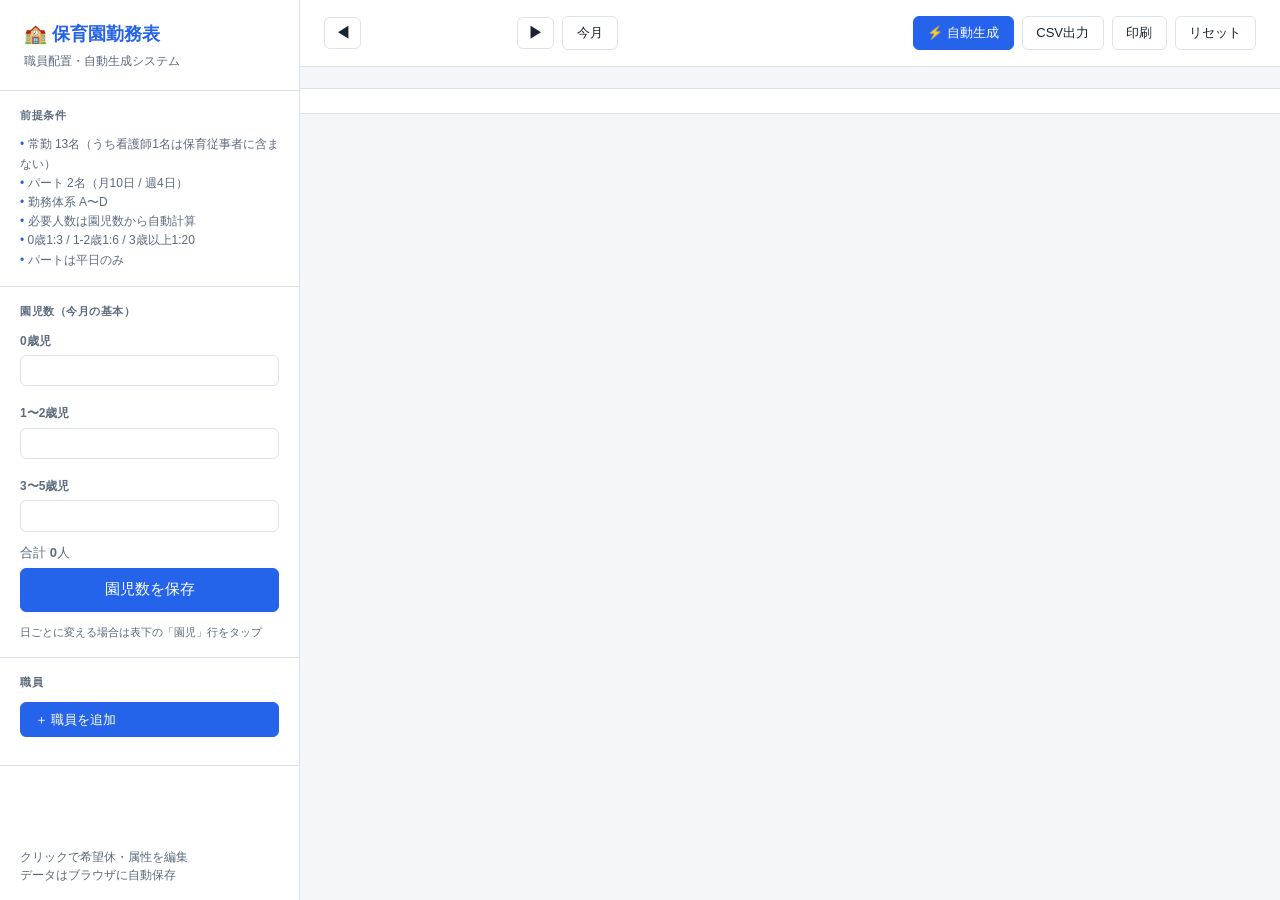
==== commit b2374eb4: "Merge 8ca6936e94b2ad1160a1761c1a564e173b5ec124 into ac351e2716e3d13ab25ad73d2e355632d7e5cc21" ====
--- a/kinmuhyo/index.html
+++ b/kinmuhyo/index.html
@@ -2,52 +2,240 @@
 <html lang="ja">
 <head>
   <meta charset="UTF-8">
-  <meta name="viewport" content="width=device-width, initial-scale=1.0">
-  <meta http-equiv="refresh" content="3;url=https://bimadisiwin.github.io/kinmuhyo-app/">
-  <title>勤務表アプリ — 移行のお知らせ</title>
-  <style>
-    * { box-sizing: border-box; margin: 0; padding: 0; }
-    body {
-      font-family: -apple-system, BlinkMacSystemFont, "Segoe UI", sans-serif;
-      background: #f0f4f8;
-      color: #1a202c;
-      min-height: 100vh;
-      display: flex;
-      align-items: center;
-      justify-content: center;
-      padding: 24px;
-    }
-    .card {
-      background: #fff;
-      border-radius: 16px;
-      padding: 32px 28px;
-      max-width: 480px;
-      width: 100%;
-      box-shadow: 0 4px 24px rgba(0,0,0,.08);
-      text-align: center;
-    }
-    h1 { font-size: 1.25rem; margin-bottom: 12px; color: #2d3748; }
-    p { font-size: .95rem; line-height: 1.7; color: #4a5568; margin-bottom: 16px; }
-    a.btn {
-      display: inline-block;
-      background: #3182ce;
-      color: #fff;
-      text-decoration: none;
-      padding: 12px 24px;
-      border-radius: 8px;
-      font-weight: 600;
-      font-size: 1rem;
-    }
-    a.btn:hover { background: #2b6cb0; }
-    .note { font-size: .8rem; color: #718096; margin-top: 20px; }
-  </style>
+  <meta name="viewport" content="width=device-width, initial-scale=1.0, viewport-fit=cover, maximum-scale=1, user-scalable=no">
+  <meta name="mobile-web-app-capable" content="yes">
+  <meta name="apple-mobile-web-app-capable" content="yes">
+  <meta name="apple-mobile-web-app-status-bar-style" content="default">
+  <meta name="apple-mobile-web-app-title" content="勤務表">
+  <meta name="theme-color" content="#2563eb">
+  <title>保育園 勤務表作成</title>
+  <link rel="manifest" href="manifest.json">
+  <link rel="apple-touch-icon" href="data:image/svg+xml,<svg xmlns='http://www.w3.org/2000/svg' viewBox='0 0 100 100'><rect fill='%232563eb' width='100' height='100' rx='20'/><text y='68' x='50' text-anchor='middle' font-size='52' fill='white'>表</text></svg>">
+  <link rel="stylesheet" href="css/style.css">
 </head>
 <body>
-  <div class="card">
-    <h1>保育園 勤務表アプリ</h1>
-    <p>勤務表アプリは<strong>独立リポジトリ</strong>へ移行しました。<br>3秒後に新しい URL へ移動します。</p>
-    <a class="btn" href="https://bimadisiwin.github.io/kinmuhyo-app/">新しい勤務表アプリを開く</a>
-    <p class="note">リポジトリ: github.com/bimadisiwin/kinmuhyo-app<br>初回セットアップ: kinmuhyo/SETUP.md（GitHub 上）</p>
-  </div>
+  <div class="app">
+    <aside class="sidebar mobile-panel" id="panel-staff" data-panel="staff">
+      <div class="sidebar-header">
+        <h1>🏫 保育園勤務表</h1>
+        <p>職員配置・自動生成システム</p>
+      </div>
+
+      <div class="sidebar-section">
+        <h2>前提条件</h2>
+        <ul class="constraint-list">
+          <li>常勤 13名（うち看護師1名は保育従事者に含まない）</li>
+          <li>パート 2名（月10日 / 週4日）</li>
+          <li>勤務体系 A〜D</li>
+          <li>必要人数は園児数から自動計算</li>
+          <li>0歳1:3 / 1-2歳1:6 / 3歳以上1:20</li>
+          <li>パートは平日のみ</li>
+        </ul>
+      </div>
+
+      <div class="sidebar-section">
+        <h2>園児数（今月の基本）</h2>
+        <label class="field-label">0歳児</label>
+        <input type="number" id="ch-under1" min="0" max="999" class="children-input">
+        <label class="field-label">1〜2歳児</label>
+        <input type="number" id="ch-age1_2" min="0" max="999" class="children-input">
+        <label class="field-label">3〜5歳児</label>
+        <input type="number" id="ch-age3_5" min="0" max="999" class="children-input">
+        <p class="children-summary">合計 <strong id="ch-total">0</strong>人</p>
+        <p class="children-summary" id="ch-required"></p>
+        <button class="btn btn-primary btn-block btn-touch" id="btn-save-children" type="button">園児数を保存</button>
+        <p class="field-hint">日ごとに変える場合は表下の「園児」行をタップ</p>
+      </div>
+
+      <div class="sidebar-section">
+        <h2>職員 <span id="staff-count" class="staff-count"></span></h2>
+        <button class="btn btn-primary" id="btn-add-staff" style="width:100%;margin-bottom:0.75rem">＋ 職員を追加</button>
+        <ul class="staff-list" id="staff-list"></ul>
+      </div>
+
+      <div class="sidebar-footer">
+        クリックで希望休・属性を編集<br>
+        データはブラウザに自動保存
+      </div>
+    </aside>
+
+    <main class="main">
+      <!-- スマホ: 日別ビュー -->
+      <section class="mobile-panel day-view" id="panel-day" data-panel="day">
+        <div class="day-view-header">
+          <button class="btn btn-icon btn-touch" id="btn-day-prev" aria-label="前日">◀</button>
+          <div class="day-view-date" id="day-view-date"></div>
+          <button class="btn btn-icon btn-touch" id="btn-day-next" aria-label="次日">▶</button>
+        </div>
+        <div class="day-view-metrics" id="day-view-metrics"></div>
+        <button class="btn btn-block btn-touch day-children-btn" id="btn-edit-day-children" type="button">📊 この日の園児数を編集</button>
+        <ul class="day-staff-list" id="day-staff-list"></ul>
+      </section>
+
+      <section class="mobile-panel active" id="panel-schedule" data-panel="schedule">
+      <div class="toolbar">
+        <div class="toolbar-group">
+          <button class="btn btn-icon" id="btn-prev-month" title="前月">◀</button>
+          <span class="month-label" id="month-label"></span>
+          <button class="btn btn-icon" id="btn-next-month" title="次月">▶</button>
+          <button class="btn" id="btn-today">今月</button>
+        </div>
+        <div class="toolbar-spacer"></div>
+        <div class="toolbar-group">
+          <button class="btn btn-primary" id="btn-generate">⚡ 自動生成</button>
+          <button class="btn" id="btn-export">CSV出力</button>
+          <button class="btn" id="btn-print">印刷</button>
+          <button class="btn" id="btn-reset" title="リセット">リセット</button>
+        </div>
+      </div>
+
+      <div id="constraint-panel" class="constraint-panel"></div>
+      <div class="legend" id="legend"></div>
+
+      <div class="schedule-wrap">
+        <p class="scroll-hint mobile-only">← 左右にスワイプ →</p>
+        <table class="schedule-table">
+          <thead id="schedule-head"></thead>
+          <tbody id="schedule-body"></tbody>
+          <tfoot id="schedule-foot"></tfoot>
+        </table>
+      </div>
+      </section>
+
+      <!-- スマホ: 操作メニュー -->
+      <section class="mobile-panel menu-panel" id="panel-menu" data-panel="menu">
+        <div class="menu-panel-inner">
+          <h2>操作</h2>
+          <button class="btn btn-primary btn-block btn-touch" id="btn-generate-mobile">⚡ 勤務表を自動生成</button>
+          <button class="btn btn-block btn-touch" id="btn-export-mobile">CSV出力</button>
+          <button class="btn btn-block btn-touch" id="btn-reset-mobile">データをリセット</button>
+          <div class="menu-constraints">
+            <h3>前提条件</h3>
+            <ul class="constraint-list">
+              <li>常勤 13名（看護師1名は保育従事者に含まない）</li>
+              <li>パート 2名（月10日 / 週4日）</li>
+              <li>必要人数は園児数から自動計算</li>
+              <li>0歳1:3 / 1-2歳1:6 / 3歳以上1:20</li>
+              <li>パートは平日のみ</li>
+            </ul>
+          </div>
+          <div class="legend mobile-legend" id="legend-mobile"></div>
+        </div>
+      </section>
+    </main>
+  </div>
+
+  <nav class="bottom-nav mobile-only" id="bottom-nav" aria-label="メインナビ">
+    <button class="bottom-nav-item active" data-tab="day" type="button">
+      <span class="bottom-nav-icon">📅</span>
+      <span>日別</span>
+    </button>
+    <button class="bottom-nav-item" data-tab="schedule" type="button">
+      <span class="bottom-nav-icon">📊</span>
+      <span>月間</span>
+    </button>
+    <button class="bottom-nav-item" data-tab="staff" type="button">
+      <span class="bottom-nav-icon">👥</span>
+      <span>職員</span>
+    </button>
+    <button class="bottom-nav-item" data-tab="menu" type="button">
+      <span class="bottom-nav-icon">⚙️</span>
+      <span>操作</span>
+    </button>
+  </nav>
+
+  <button class="fab mobile-only" id="fab-generate" type="button" aria-label="自動生成">⚡</button>
+
+  <!-- Shift picker -->
+  <div class="modal-overlay hidden" id="modal-overlay">
+    <div class="modal" role="dialog">
+      <div class="modal-header" id="modal-title">勤務区分</div>
+      <div class="modal-body"><div class="shift-options" id="shift-options"></div></div>
+      <div class="modal-footer"><button class="btn" id="modal-close">閉じる</button></div>
+    </div>
+  </div>
+
+  <!-- Staff editor -->
+  <div class="modal-overlay hidden" id="staff-modal-overlay">
+    <div class="modal modal-wide" role="dialog">
+      <div class="modal-header" id="staff-modal-title">職員を追加</div>
+      <div class="modal-body">
+        <label class="field-label">名前</label>
+        <input type="text" id="sf-name" placeholder="例: 山田 花子" maxlength="30">
+
+        <label class="field-label">雇用区分</label>
+        <select id="sf-employment">
+          <option value="fulltime">常勤</option>
+          <option value="parttime">パート</option>
+        </select>
+
+        <label class="field-label">役職</label>
+        <select id="sf-role">
+          <option value="nursery_teacher">保育士</option>
+          <option value="childcare_staff">保育従事者（資格なし）</option>
+          <option value="nurse">看護師</option>
+        </select>
+
+        <label class="field-label checkbox-label">
+          <input type="checkbox" id="sf-license" checked> 保育士資格あり
+        </label>
+
+        <label class="field-label">入れる時間帯（開始）</label>
+        <input type="time" id="sf-available-start" value="07:00" step="300">
+
+        <label class="field-label">入れる時間帯（終了）</label>
+        <input type="time" id="sf-available-end" value="19:00" step="300">
+
+        <p class="field-hint" id="sf-available-preview">勤務表の時間(A〜D)と重なる体系を自動で割当</p>
+
+        <div id="sf-parttime-fields" style="display:none">
+          <label class="field-label">パート勤務条件</label>
+          <select id="sf-parttime">
+            <option value="monthly_10">月10日 (9:00-17:00)</option>
+            <option value="weekly_4">週4日 (8:00-17:00)</option>
+          </select>
+        </div>
+
+        <label class="field-label">希望休（日付をカンマ区切り）</label>
+        <input type="text" id="sf-preferred-off" placeholder="例: 5, 12, 20">
+        <p class="field-hint">表示中の月の日付を入力（例: 9月5日 → 5）</p>
+      </div>
+      <div class="modal-footer">
+        <button class="btn" id="staff-modal-close">キャンセル</button>
+        <button class="btn btn-primary" id="staff-modal-save">保存</button>
+      </div>
+    </div>
+  </div>
+
+  <!-- 日別園児数 -->
+  <div class="modal-overlay hidden" id="children-modal-overlay">
+    <div class="modal modal-wide" role="dialog">
+      <div class="modal-header" id="children-modal-title">園児数</div>
+      <div class="modal-body">
+        <input type="hidden" id="children-modal-day">
+        <label class="field-label checkbox-label">
+          <input type="checkbox" id="cd-use-default" checked> 月の基本値を使う
+        </label>
+        <label class="field-label">0歳児</label>
+        <input type="number" id="cd-under1" min="0" max="999" disabled>
+        <label class="field-label">1〜2歳児</label>
+        <input type="number" id="cd-age1_2" min="0" max="999" disabled>
+        <label class="field-label">3〜5歳児</label>
+        <input type="number" id="cd-age3_5" min="0" max="999" disabled>
+        <p class="children-summary" id="cd-preview"></p>
+      </div>
+      <div class="modal-footer">
+        <button class="btn" id="children-modal-close" type="button">キャンセル</button>
+        <button class="btn btn-primary" id="children-modal-save" type="button">保存</button>
+      </div>
+    </div>
+  </div>
+
+  <div class="toast" id="toast"></div>
+
+  <script src="js/constants.js"></script>
+  <script src="js/staffing.js"></script>
+  <script src="js/scheduler.js"></script>
+  <script src="js/app.js"></script>
 </body>
 </html>
--- a/kinmuhyo/css/style.css
+++ b/kinmuhyo/css/style.css
@@ -0,0 +1,1045 @@
+:root {
+  --bg: #f4f6f9;
+  --surface: #ffffff;
+  --border: #dde3ec;
+  --text: #1a2332;
+  --text-muted: #5c6b7f;
+  --primary: #2563eb;
+  --primary-hover: #1d4ed8;
+  --primary-light: #eff6ff;
+  --danger: #dc2626;
+  --danger-light: #fef2f2;
+  --success: #16a34a;
+  --shadow: 0 1px 3px rgba(15, 23, 42, 0.08);
+  --radius: 10px;
+  --sidebar-w: 300px;
+
+  /* shift colors A-D */
+  --shift-a: #dbeafe;
+  --shift-b: #dcfce7;
+  --shift-c: #fef9c3;
+  --shift-d: #fce7f3;
+  --shift-off: #f3f4f6;
+  --shift-paid: #e0e7ff;
+  --weekend: #fff7ed;
+  --national-holiday: #fef2f2;
+}
+
+* {
+  box-sizing: border-box;
+  margin: 0;
+  padding: 0;
+}
+
+body {
+  font-family: "Hiragino Sans", "Hiragino Kaku Gothic ProN", "Noto Sans JP", "Yu Gothic", sans-serif;
+  background: var(--bg);
+  color: var(--text);
+  line-height: 1.5;
+  min-height: 100vh;
+}
+
+.app {
+  display: flex;
+  min-height: 100vh;
+}
+
+/* Sidebar */
+.sidebar {
+  width: var(--sidebar-w);
+  background: var(--surface);
+  border-right: 1px solid var(--border);
+  display: flex;
+  flex-direction: column;
+  flex-shrink: 0;
+}
+
+.sidebar-header {
+  padding: 1.25rem 1.5rem;
+  border-bottom: 1px solid var(--border);
+}
+
+.sidebar-header h1 {
+  font-size: 1.15rem;
+  font-weight: 700;
+  color: var(--primary);
+}
+
+.sidebar-header p {
+  font-size: 0.75rem;
+  color: var(--text-muted);
+  margin-top: 0.25rem;
+}
+
+.sidebar-section {
+  padding: 1rem 1.25rem;
+  border-bottom: 1px solid var(--border);
+}
+
+.sidebar-section h2 {
+  font-size: 0.7rem;
+  font-weight: 600;
+  text-transform: uppercase;
+  letter-spacing: 0.05em;
+  color: var(--text-muted);
+  margin-bottom: 0.75rem;
+}
+
+.staff-list {
+  list-style: none;
+  max-height: 320px;
+  overflow-y: auto;
+}
+
+.staff-count {
+  font-weight: 400;
+  color: var(--text-muted);
+}
+
+.constraint-list {
+  list-style: none;
+  font-size: 0.75rem;
+  color: var(--text-muted);
+  line-height: 1.6;
+}
+
+.constraint-list li::before {
+  content: "• ";
+  color: var(--primary);
+}
+
+.badge {
+  display: inline-block;
+  font-size: 0.6rem;
+  padding: 0.1rem 0.35rem;
+  border-radius: 4px;
+  font-weight: 600;
+  vertical-align: middle;
+  margin-right: 0.15rem;
+}
+
+.badge-fulltime { background: #dbeafe; color: #1e40af; }
+.badge-parttime { background: #fef9c3; color: #854d0e; }
+.badge-role { background: #f3f4f6; color: #4b5563; }
+
+.constraint-panel {
+  padding: 0.65rem 1.5rem;
+  font-size: 0.8125rem;
+  border-bottom: 1px solid var(--border);
+}
+
+.constraint-panel.ok { background: #f0fdf4; color: #166534; }
+.constraint-panel.ng { background: #fef2f2; color: #991b1b; }
+
+.constraint-ng {
+  background: #fecaca !important;
+  color: #991b1b;
+  font-weight: 700;
+}
+
+.schedule-cell.preferred-off {
+  box-shadow: inset 0 0 0 2px #f59e0b;
+}
+
+.summary-row td {
+  background: #f8fafc;
+  font-size: 0.7rem;
+}
+
+.summary-row-early td { background: #eff6ff; }
+.summary-row-late td { background: #fdf4ff; }
+
+.summary-early { color: #1e40af; font-weight: 600; }
+.summary-late { color: #9d174d; font-weight: 600; }
+
+.legend-note {
+  font-size: 0.7rem;
+  color: var(--text-muted);
+  padding: 0.15rem 0.5rem;
+  background: var(--bg);
+  border-radius: 4px;
+}
+
+.children-input {
+  width: 100%;
+  margin-bottom: 0.35rem;
+}
+
+.children-summary {
+  font-size: 0.8125rem;
+  margin: 0.35rem 0;
+  color: var(--text-muted);
+}
+
+.summary-row-req td {
+  background: #f1f5f9;
+  color: var(--text-muted);
+  font-size: 0.65rem;
+}
+
+.summary-row-kids td {
+  background: #fffbeb;
+  font-weight: 600;
+}
+
+.children-cell {
+  cursor: pointer;
+  text-decoration: underline dotted;
+}
+
+.summary-day-override {
+  background: #fef3c7 !important;
+}
+
+.day-children-btn {
+  margin: 0 0.5rem 0.5rem;
+  flex-shrink: 0;
+}
+
+.modal-body input[type="time"] {
+  width: 100%;
+  margin-bottom: 0.25rem;
+}
+
+#sf-available-preview {
+  color: var(--primary);
+  font-size: 0.75rem;
+}
+
+.shift-a { background: var(--shift-a); color: #1e40af; font-weight: 700; }
+.shift-b { background: var(--shift-b); color: #166534; font-weight: 700; }
+.shift-c { background: var(--shift-c); color: #854d0e; font-weight: 700; }
+.shift-d { background: var(--shift-d); color: #9d174d; font-weight: 700; }
+.shift-off { background: var(--shift-off); color: #6b7280; }
+.shift-paid { background: var(--shift-paid); color: #3730a3; }
+
+.modal-wide { max-width: 420px; }
+
+.field-label {
+  display: block;
+  font-size: 0.75rem;
+  font-weight: 600;
+  color: var(--text-muted);
+  margin: 0.75rem 0 0.35rem;
+}
+
+.field-label:first-child { margin-top: 0; }
+
+.checkbox-label {
+  display: flex;
+  align-items: center;
+  gap: 0.5rem;
+  cursor: pointer;
+}
+
+.field-hint {
+  font-size: 0.7rem;
+  color: var(--text-muted);
+  margin-top: 0.25rem;
+}
+
+.modal-body input[type="text"],
+.modal-body select {
+  width: 100%;
+}
+
+.staff-item {
+  display: flex;
+  align-items: center;
+  justify-content: space-between;
+  padding: 0.5rem 0.6rem;
+  border-radius: 6px;
+  margin-bottom: 0.25rem;
+  font-size: 0.875rem;
+}
+
+.staff-item:hover {
+  background: var(--bg);
+}
+
+.staff-item-info {
+  flex: 1;
+  min-width: 0;
+}
+
+.staff-item-name {
+  font-weight: 500;
+  white-space: nowrap;
+  overflow: hidden;
+  text-overflow: ellipsis;
+}
+
+.staff-item-dept {
+  font-size: 0.75rem;
+  color: var(--text-muted);
+}
+
+.staff-item-actions {
+  display: flex;
+  gap: 0.25rem;
+}
+
+.sidebar-footer {
+  margin-top: auto;
+  padding: 1rem 1.25rem;
+  font-size: 0.75rem;
+  color: var(--text-muted);
+}
+
+/* Main */
+.main {
+  flex: 1;
+  display: flex;
+  flex-direction: column;
+  min-width: 0;
+}
+
+.toolbar {
+  display: flex;
+  align-items: center;
+  gap: 0.75rem;
+  padding: 1rem 1.5rem;
+  background: var(--surface);
+  border-bottom: 1px solid var(--border);
+  flex-wrap: wrap;
+}
+
+.toolbar-group {
+  display: flex;
+  align-items: center;
+  gap: 0.5rem;
+}
+
+.toolbar-spacer {
+  flex: 1;
+}
+
+.month-label {
+  font-size: 1.25rem;
+  font-weight: 700;
+  min-width: 140px;
+  text-align: center;
+}
+
+/* Buttons & inputs */
+.btn {
+  display: inline-flex;
+  align-items: center;
+  gap: 0.35rem;
+  padding: 0.45rem 0.85rem;
+  border: 1px solid var(--border);
+  border-radius: 6px;
+  background: var(--surface);
+  color: var(--text);
+  font-size: 0.8125rem;
+  font-family: inherit;
+  cursor: pointer;
+  transition: background 0.15s, border-color 0.15s;
+  white-space: nowrap;
+}
+
+.btn:hover {
+  background: var(--bg);
+}
+
+.btn-primary {
+  background: var(--primary);
+  border-color: var(--primary);
+  color: #fff;
+}
+
+.btn-primary:hover {
+  background: var(--primary-hover);
+  border-color: var(--primary-hover);
+}
+
+.btn-danger {
+  color: var(--danger);
+  border-color: transparent;
+  background: transparent;
+  padding: 0.25rem 0.4rem;
+}
+
+.btn-danger:hover {
+  background: var(--danger-light);
+}
+
+.btn-icon {
+  padding: 0.45rem 0.6rem;
+  font-size: 1rem;
+  line-height: 1;
+}
+
+input, select {
+  padding: 0.45rem 0.65rem;
+  border: 1px solid var(--border);
+  border-radius: 6px;
+  font-size: 0.8125rem;
+  font-family: inherit;
+  background: var(--surface);
+}
+
+input:focus, select:focus {
+  outline: 2px solid var(--primary-light);
+  border-color: var(--primary);
+}
+
+.form-row {
+  display: flex;
+  gap: 0.5rem;
+  margin-bottom: 0.5rem;
+}
+
+.form-row input {
+  flex: 1;
+  min-width: 0;
+}
+
+/* Legend */
+.legend {
+  display: flex;
+  flex-wrap: wrap;
+  gap: 0.5rem;
+  padding: 0.75rem 1.5rem;
+  background: var(--surface);
+  border-bottom: 1px solid var(--border);
+}
+
+.legend-item {
+  display: flex;
+  align-items: center;
+  gap: 0.35rem;
+  font-size: 0.75rem;
+  color: var(--text-muted);
+}
+
+.legend-swatch {
+  width: 18px;
+  height: 18px;
+  border-radius: 4px;
+  border: 1px solid rgba(0,0,0,0.06);
+}
+
+/* Schedule grid */
+.schedule-wrap {
+  flex: 1;
+  overflow: auto;
+  padding: 1rem 1.5rem;
+}
+
+.schedule-table {
+  border-collapse: separate;
+  border-spacing: 0;
+  background: var(--surface);
+  border-radius: var(--radius);
+  box-shadow: var(--shadow);
+  font-size: 0.75rem;
+  min-width: 100%;
+}
+
+.schedule-table th,
+.schedule-table td {
+  border: 1px solid var(--border);
+  text-align: center;
+  vertical-align: middle;
+}
+
+.schedule-table thead th {
+  background: #f8fafc;
+  font-weight: 600;
+  padding: 0.4rem 0.2rem;
+  position: sticky;
+  top: 0;
+  z-index: 2;
+}
+
+.schedule-table .col-staff {
+  position: sticky;
+  left: 0;
+  z-index: 1;
+  background: #f8fafc;
+  text-align: left;
+  padding: 0.5rem 0.75rem;
+  min-width: 120px;
+  max-width: 160px;
+  font-weight: 500;
+}
+
+.schedule-table thead .col-staff {
+  z-index: 3;
+}
+
+.schedule-table .col-summary {
+  background: #f8fafc;
+  font-weight: 600;
+  min-width: 44px;
+  padding: 0.35rem;
+}
+
+.day-header {
+  min-width: 34px;
+}
+
+.day-header .dow {
+  font-size: 0.65rem;
+  color: var(--text-muted);
+  font-weight: 400;
+}
+
+.day-header.sat .dow { color: #2563eb; }
+.day-header.sun .dow { color: var(--danger); }
+.day-header.holiday .dow { color: var(--danger); }
+
+.day-header.sat,
+.day-header.sun,
+.day-header.holiday {
+  background: var(--weekend);
+}
+
+.schedule-cell {
+  width: 34px;
+  height: 34px;
+  cursor: pointer;
+  transition: transform 0.1s, box-shadow 0.1s;
+  user-select: none;
+  font-size: 0.65rem;
+  font-weight: 600;
+  padding: 0;
+}
+
+.schedule-cell:hover {
+  transform: scale(1.08);
+  box-shadow: inset 0 0 0 2px var(--primary);
+  z-index: 1;
+  position: relative;
+}
+
+.schedule-cell.empty {
+  background: #fafbfc;
+  color: transparent;
+}
+
+.schedule-cell.weekend-bg {
+  background: var(--weekend);
+}
+
+.schedule-cell.national-holiday-bg {
+  background: var(--national-holiday);
+}
+
+/* Modal */
+.modal-overlay {
+  position: fixed;
+  inset: 0;
+  background: rgba(15, 23, 42, 0.45);
+  display: flex;
+  align-items: center;
+  justify-content: center;
+  z-index: 100;
+  padding: 1rem;
+}
+
+.modal-overlay.hidden {
+  display: none;
+}
+
+.modal {
+  background: var(--surface);
+  border-radius: var(--radius);
+  box-shadow: 0 20px 60px rgba(15, 23, 42, 0.2);
+  width: 100%;
+  max-width: 360px;
+  overflow: hidden;
+}
+
+.modal-header {
+  padding: 1rem 1.25rem;
+  border-bottom: 1px solid var(--border);
+  font-weight: 600;
+}
+
+.modal-body {
+  padding: 1rem 1.25rem;
+}
+
+.modal-footer {
+  padding: 0.75rem 1.25rem;
+  border-top: 1px solid var(--border);
+  display: flex;
+  justify-content: flex-end;
+  gap: 0.5rem;
+}
+
+.shift-options {
+  display: grid;
+  grid-template-columns: 1fr 1fr;
+  gap: 0.5rem;
+}
+
+.shift-option {
+  padding: 0.65rem;
+  border: 2px solid var(--border);
+  border-radius: 8px;
+  cursor: pointer;
+  text-align: center;
+  font-size: 0.8125rem;
+  font-weight: 500;
+  transition: border-color 0.15s, transform 0.1s;
+}
+
+.shift-option:hover {
+  border-color: var(--primary);
+  transform: translateY(-1px);
+}
+
+.shift-option.selected {
+  border-color: var(--primary);
+  box-shadow: 0 0 0 2px var(--primary-light);
+}
+
+.shift-option.clear {
+  grid-column: 1 / -1;
+  color: var(--text-muted);
+}
+
+/* Toast */
+.toast {
+  position: fixed;
+  bottom: 1.5rem;
+  right: 1.5rem;
+  background: var(--text);
+  color: #fff;
+  padding: 0.65rem 1.1rem;
+  border-radius: 8px;
+  font-size: 0.875rem;
+  box-shadow: 0 8px 24px rgba(0,0,0,0.2);
+  z-index: 200;
+  opacity: 0;
+  transform: translateY(12px);
+  transition: opacity 0.25s, transform 0.25s;
+  pointer-events: none;
+}
+
+.toast.show {
+  opacity: 1;
+  transform: translateY(0);
+}
+
+/* Print */
+@media print {
+  .sidebar, .toolbar, .legend, .constraint-panel, .modal-overlay, .toast {
+    display: none !important;
+  }
+  .main { display: block; }
+  .schedule-wrap { padding: 0; overflow: visible; }
+  .schedule-table { box-shadow: none; font-size: 9pt; }
+  .schedule-cell { width: 24px; height: 24px; }
+}
+
+/* Mobile utilities */
+.mobile-only { display: none; }
+.desktop-only { display: block; }
+
+/* Bottom navigation */
+.bottom-nav {
+  position: fixed;
+  bottom: 0;
+  left: 0;
+  right: 0;
+  display: flex;
+  background: var(--surface);
+  border-top: 1px solid var(--border);
+  z-index: 50;
+  padding-bottom: env(safe-area-inset-bottom, 0);
+  box-shadow: 0 -2px 12px rgba(15, 23, 42, 0.08);
+}
+
+.bottom-nav-item {
+  flex: 1;
+  display: flex;
+  flex-direction: column;
+  align-items: center;
+  justify-content: center;
+  gap: 0.15rem;
+  padding: 0.5rem 0.25rem 0.4rem;
+  border: none;
+  background: transparent;
+  color: var(--text-muted);
+  font-size: 0.65rem;
+  font-family: inherit;
+  cursor: pointer;
+  -webkit-tap-highlight-color: transparent;
+  touch-action: manipulation;
+  min-height: 52px;
+}
+
+.bottom-nav-item.active {
+  color: var(--primary);
+  font-weight: 600;
+}
+
+.bottom-nav-icon {
+  font-size: 1.25rem;
+  line-height: 1;
+}
+
+/* FAB */
+.fab {
+  position: fixed;
+  right: 1rem;
+  bottom: calc(4.5rem + env(safe-area-inset-bottom, 0));
+  width: 56px;
+  height: 56px;
+  border-radius: 50%;
+  border: none;
+  background: var(--primary);
+  color: #fff;
+  font-size: 1.5rem;
+  box-shadow: 0 4px 16px rgba(37, 99, 235, 0.45);
+  z-index: 45;
+  cursor: pointer;
+  -webkit-tap-highlight-color: transparent;
+  touch-action: manipulation;
+}
+
+.fab:active {
+  transform: scale(0.95);
+}
+
+/* Day view */
+.day-view {
+  flex: 1;
+  display: flex;
+  flex-direction: column;
+  overflow: hidden;
+}
+
+.day-view-header {
+  display: flex;
+  align-items: center;
+  justify-content: space-between;
+  padding: 0.75rem 1rem;
+  background: var(--surface);
+  border-bottom: 1px solid var(--border);
+}
+
+.day-view-date {
+  font-size: 1.1rem;
+  font-weight: 700;
+  text-align: center;
+  flex: 1;
+}
+
+.day-view-metrics {
+  padding: 0.65rem 1rem;
+  font-size: 0.8125rem;
+  background: #f8fafc;
+  border-bottom: 1px solid var(--border);
+}
+
+.day-view-metrics.ok { color: #166534; }
+.day-view-metrics.ng { color: #991b1b; background: #fef2f2; }
+
+.day-staff-list {
+  list-style: none;
+  flex: 1;
+  overflow-y: auto;
+  -webkit-overflow-scrolling: touch;
+  padding: 0.5rem;
+  padding-bottom: calc(5rem + env(safe-area-inset-bottom, 0));
+}
+
+.day-staff-card {
+  display: flex;
+  align-items: center;
+  gap: 0.75rem;
+  padding: 0.85rem 1rem;
+  background: var(--surface);
+  border: 1px solid var(--border);
+  border-radius: var(--radius);
+  margin-bottom: 0.5rem;
+  cursor: pointer;
+  touch-action: manipulation;
+  -webkit-tap-highlight-color: transparent;
+  min-height: 56px;
+}
+
+.day-staff-card:active {
+  background: var(--bg);
+}
+
+.day-staff-card-info {
+  flex: 1;
+  min-width: 0;
+}
+
+.day-staff-card-name {
+  font-weight: 600;
+  font-size: 0.9375rem;
+}
+
+.day-staff-card-role {
+  font-size: 0.75rem;
+  color: var(--text-muted);
+}
+
+.day-staff-card-shift {
+  min-width: 44px;
+  height: 44px;
+  display: flex;
+  align-items: center;
+  justify-content: center;
+  border-radius: 8px;
+  font-weight: 700;
+  font-size: 1rem;
+}
+
+/* Menu panel */
+.menu-panel-inner {
+  padding: 1rem;
+  padding-bottom: calc(5rem + env(safe-area-inset-bottom, 0));
+  overflow-y: auto;
+}
+
+.menu-panel-inner h2 {
+  font-size: 1.1rem;
+  margin-bottom: 1rem;
+}
+
+.menu-panel-inner h3 {
+  font-size: 0.75rem;
+  color: var(--text-muted);
+  text-transform: uppercase;
+  margin: 1.25rem 0 0.5rem;
+}
+
+.btn-block {
+  width: 100%;
+  justify-content: center;
+  margin-bottom: 0.5rem;
+}
+
+.btn-touch {
+  min-height: 44px;
+  padding: 0.65rem 1rem;
+  font-size: 0.9375rem;
+}
+
+.scroll-hint {
+  font-size: 0.7rem;
+  color: var(--text-muted);
+  text-align: center;
+  margin-bottom: 0.35rem;
+}
+
+.mobile-legend {
+  padding: 0.75rem 0;
+  border: none;
+}
+
+@media (max-width: 768px) {
+  .mobile-only { display: block; }
+  .desktop-only { display: none !important; }
+
+  body {
+    overscroll-behavior: none;
+    touch-action: pan-x pan-y;
+  }
+
+  .app {
+    flex-direction: column;
+    min-height: 100vh;
+    min-height: 100dvh;
+    padding-bottom: calc(3.5rem + env(safe-area-inset-bottom, 0));
+  }
+
+  .sidebar {
+    width: 100%;
+    border-right: none;
+    flex: 1;
+    overflow: hidden;
+    display: none;
+  }
+
+  .main {
+    flex: 1;
+    overflow: hidden;
+    display: flex;
+    flex-direction: column;
+  }
+
+  .mobile-panel {
+    display: none;
+    flex: 1;
+    flex-direction: column;
+    overflow: hidden;
+    min-height: 0;
+  }
+
+  body[data-mobile-tab="day"] #panel-day,
+  body[data-mobile-tab="schedule"] #panel-schedule,
+  body[data-mobile-tab="staff"] #panel-staff,
+  body[data-mobile-tab="menu"] #panel-menu {
+    display: flex;
+  }
+
+  body[data-mobile-tab="staff"] .sidebar {
+    display: flex;
+  }
+
+  body[data-mobile-tab="staff"] .main {
+    display: none;
+  }
+
+  body[data-mobile-tab="staff"] .app {
+    flex-direction: column;
+  }
+
+  body[data-mobile-tab="staff"] .sidebar .sidebar-section:first-of-type,
+  body[data-mobile-tab="staff"] .sidebar-footer {
+    display: none;
+  }
+
+  body[data-mobile-tab="staff"] #panel-staff {
+    flex: 1;
+    max-height: none;
+  }
+
+  .staff-list {
+    max-height: none;
+    flex: 1;
+    overflow-y: auto;
+    -webkit-overflow-scrolling: touch;
+    padding-bottom: calc(4rem + env(safe-area-inset-bottom, 0));
+  }
+
+  .sidebar-section:last-of-type {
+    flex: 1;
+    display: flex;
+    flex-direction: column;
+    overflow: hidden;
+  }
+
+  .toolbar {
+    padding: 0.65rem 0.75rem;
+    gap: 0.5rem;
+  }
+
+  .toolbar-spacer { display: none; }
+
+  .toolbar-group:last-child {
+    width: 100%;
+    justify-content: stretch;
+  }
+
+  .toolbar-group:last-child .btn:not(.btn-icon) {
+    flex: 1;
+    justify-content: center;
+  }
+
+  .toolbar-group:last-child .btn-primary,
+  .toolbar-group:last-child #btn-generate {
+    display: none;
+  }
+
+  .month-label {
+    font-size: 1rem;
+    min-width: 110px;
+  }
+
+  .constraint-panel {
+    padding: 0.5rem 0.75rem;
+    font-size: 0.75rem;
+  }
+
+  .legend:not(.mobile-legend) {
+    display: none;
+  }
+
+  .schedule-wrap {
+    padding: 0.5rem;
+    flex: 1;
+    overflow: auto;
+    -webkit-overflow-scrolling: touch;
+    padding-bottom: calc(4rem + env(safe-area-inset-bottom, 0));
+  }
+
+  .schedule-table .col-staff {
+    min-width: 88px;
+    max-width: 100px;
+    font-size: 0.7rem;
+    padding: 0.4rem 0.5rem;
+  }
+
+  .day-header {
+    min-width: 40px;
+  }
+
+  .schedule-cell {
+    width: 40px;
+    height: 40px;
+    min-width: 40px;
+    min-height: 40px;
+    font-size: 0.75rem;
+  }
+
+  .schedule-cell:hover {
+    transform: none;
+  }
+
+  .schedule-cell:active {
+    box-shadow: inset 0 0 0 2px var(--primary);
+  }
+
+  .btn-icon {
+    min-width: 44px;
+    min-height: 44px;
+  }
+
+  .modal-overlay {
+    align-items: flex-end;
+    padding: 0;
+  }
+
+  .modal {
+    max-width: none;
+    border-radius: var(--radius) var(--radius) 0 0;
+    max-height: 85vh;
+    max-height: 85dvh;
+    overflow-y: auto;
+  }
+
+  .modal-wide {
+    max-width: none;
+  }
+
+  .shift-options {
+    grid-template-columns: 1fr 1fr;
+    gap: 0.65rem;
+  }
+
+  .shift-option {
+    padding: 0.85rem;
+    font-size: 0.9375rem;
+    min-height: 48px;
+  }
+
+  .toast {
+    left: 1rem;
+    right: 1rem;
+    bottom: calc(4.5rem + env(safe-area-inset-bottom, 0));
+    text-align: center;
+  }
+
+  body[data-mobile-tab="menu"] .fab,
+  body[data-mobile-tab="staff"] .fab {
+    display: none;
+  }
+}
+
+@media (min-width: 769px) {
+  .fab, .bottom-nav, .day-view, .menu-panel, #panel-day, #panel-menu {
+    display: none !important;
+  }
+  #panel-schedule { display: flex !important; flex-direction: column; flex: 1; }
+}
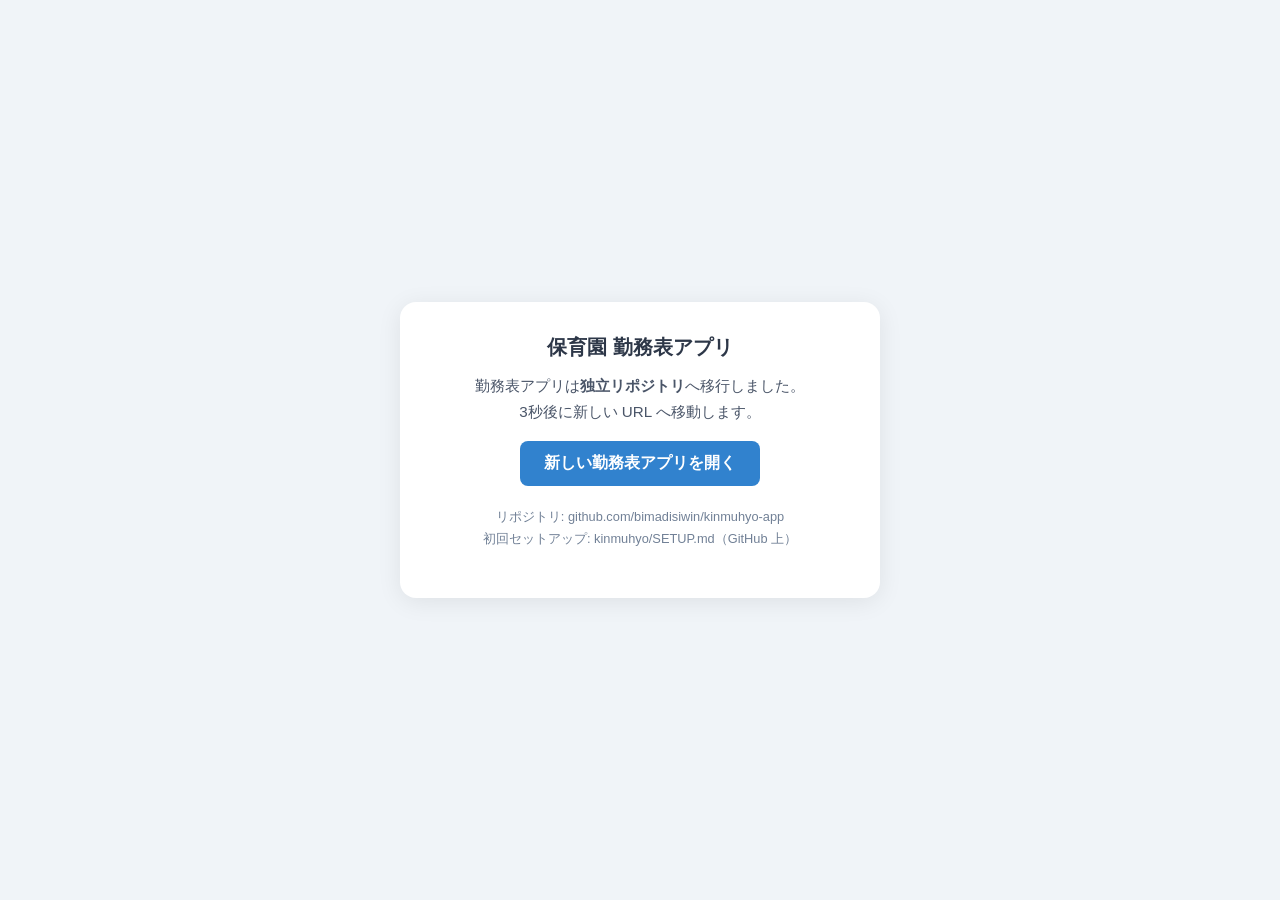
==== commit 5d7d3265: "Merge adf9d5749cb54143ad781d009498f421c01609e5 into 0fe651dc917fbee05940e032d22c3238c2466957" ====
--- a/kinmuhyo/index.html
+++ b/kinmuhyo/index.html
@@ -2,240 +2,52 @@
 <html lang="ja">
 <head>
   <meta charset="UTF-8">
-  <meta name="viewport" content="width=device-width, initial-scale=1.0, viewport-fit=cover, maximum-scale=1, user-scalable=no">
-  <meta name="mobile-web-app-capable" content="yes">
-  <meta name="apple-mobile-web-app-capable" content="yes">
-  <meta name="apple-mobile-web-app-status-bar-style" content="default">
-  <meta name="apple-mobile-web-app-title" content="勤務表">
-  <meta name="theme-color" content="#2563eb">
-  <title>保育園 勤務表作成</title>
-  <link rel="manifest" href="manifest.json">
-  <link rel="apple-touch-icon" href="data:image/svg+xml,<svg xmlns='http://www.w3.org/2000/svg' viewBox='0 0 100 100'><rect fill='%232563eb' width='100' height='100' rx='20'/><text y='68' x='50' text-anchor='middle' font-size='52' fill='white'>表</text></svg>">
-  <link rel="stylesheet" href="css/style.css">
+  <meta name="viewport" content="width=device-width, initial-scale=1.0">
+  <meta http-equiv="refresh" content="3;url=https://bimadisiwin.github.io/kinmuhyo-app/">
+  <title>勤務表アプリ — 移行のお知らせ</title>
+  <style>
+    * { box-sizing: border-box; margin: 0; padding: 0; }
+    body {
+      font-family: -apple-system, BlinkMacSystemFont, "Segoe UI", sans-serif;
+      background: #f0f4f8;
+      color: #1a202c;
+      min-height: 100vh;
+      display: flex;
+      align-items: center;
+      justify-content: center;
+      padding: 24px;
+    }
+    .card {
+      background: #fff;
+      border-radius: 16px;
+      padding: 32px 28px;
+      max-width: 480px;
+      width: 100%;
+      box-shadow: 0 4px 24px rgba(0,0,0,.08);
+      text-align: center;
+    }
+    h1 { font-size: 1.25rem; margin-bottom: 12px; color: #2d3748; }
+    p { font-size: .95rem; line-height: 1.7; color: #4a5568; margin-bottom: 16px; }
+    a.btn {
+      display: inline-block;
+      background: #3182ce;
+      color: #fff;
+      text-decoration: none;
+      padding: 12px 24px;
+      border-radius: 8px;
+      font-weight: 600;
+      font-size: 1rem;
+    }
+    a.btn:hover { background: #2b6cb0; }
+    .note { font-size: .8rem; color: #718096; margin-top: 20px; }
+  </style>
 </head>
 <body>
-  <div class="app">
-    <aside class="sidebar mobile-panel" id="panel-staff" data-panel="staff">
-      <div class="sidebar-header">
-        <h1>🏫 保育園勤務表</h1>
-        <p>職員配置・自動生成システム</p>
-      </div>
-
-      <div class="sidebar-section">
-        <h2>前提条件</h2>
-        <ul class="constraint-list">
-          <li>常勤 13名（うち看護師1名は保育従事者に含まない）</li>
-          <li>パート 2名（月10日 / 週4日）</li>
-          <li>勤務体系 A〜D</li>
-          <li>必要人数は園児数から自動計算</li>
-          <li>0歳1:3 / 1-2歳1:6 / 3歳以上1:20</li>
-          <li>パートは平日のみ</li>
-        </ul>
-      </div>
-
-      <div class="sidebar-section">
-        <h2>園児数（今月の基本）</h2>
-        <label class="field-label">0歳児</label>
-        <input type="number" id="ch-under1" min="0" max="999" class="children-input">
-        <label class="field-label">1〜2歳児</label>
-        <input type="number" id="ch-age1_2" min="0" max="999" class="children-input">
-        <label class="field-label">3〜5歳児</label>
-        <input type="number" id="ch-age3_5" min="0" max="999" class="children-input">
-        <p class="children-summary">合計 <strong id="ch-total">0</strong>人</p>
-        <p class="children-summary" id="ch-required"></p>
-        <button class="btn btn-primary btn-block btn-touch" id="btn-save-children" type="button">園児数を保存</button>
-        <p class="field-hint">日ごとに変える場合は表下の「園児」行をタップ</p>
-      </div>
-
-      <div class="sidebar-section">
-        <h2>職員 <span id="staff-count" class="staff-count"></span></h2>
-        <button class="btn btn-primary" id="btn-add-staff" style="width:100%;margin-bottom:0.75rem">＋ 職員を追加</button>
-        <ul class="staff-list" id="staff-list"></ul>
-      </div>
-
-      <div class="sidebar-footer">
-        クリックで希望休・属性を編集<br>
-        データはブラウザに自動保存
-      </div>
-    </aside>
-
-    <main class="main">
-      <!-- スマホ: 日別ビュー -->
-      <section class="mobile-panel day-view" id="panel-day" data-panel="day">
-        <div class="day-view-header">
-          <button class="btn btn-icon btn-touch" id="btn-day-prev" aria-label="前日">◀</button>
-          <div class="day-view-date" id="day-view-date"></div>
-          <button class="btn btn-icon btn-touch" id="btn-day-next" aria-label="次日">▶</button>
-        </div>
-        <div class="day-view-metrics" id="day-view-metrics"></div>
-        <button class="btn btn-block btn-touch day-children-btn" id="btn-edit-day-children" type="button">📊 この日の園児数を編集</button>
-        <ul class="day-staff-list" id="day-staff-list"></ul>
-      </section>
-
-      <section class="mobile-panel active" id="panel-schedule" data-panel="schedule">
-      <div class="toolbar">
-        <div class="toolbar-group">
-          <button class="btn btn-icon" id="btn-prev-month" title="前月">◀</button>
-          <span class="month-label" id="month-label"></span>
-          <button class="btn btn-icon" id="btn-next-month" title="次月">▶</button>
-          <button class="btn" id="btn-today">今月</button>
-        </div>
-        <div class="toolbar-spacer"></div>
-        <div class="toolbar-group">
-          <button class="btn btn-primary" id="btn-generate">⚡ 自動生成</button>
-          <button class="btn" id="btn-export">CSV出力</button>
-          <button class="btn" id="btn-print">印刷</button>
-          <button class="btn" id="btn-reset" title="リセット">リセット</button>
-        </div>
-      </div>
-
-      <div id="constraint-panel" class="constraint-panel"></div>
-      <div class="legend" id="legend"></div>
-
-      <div class="schedule-wrap">
-        <p class="scroll-hint mobile-only">← 左右にスワイプ →</p>
-        <table class="schedule-table">
-          <thead id="schedule-head"></thead>
-          <tbody id="schedule-body"></tbody>
-          <tfoot id="schedule-foot"></tfoot>
-        </table>
-      </div>
-      </section>
-
-      <!-- スマホ: 操作メニュー -->
-      <section class="mobile-panel menu-panel" id="panel-menu" data-panel="menu">
-        <div class="menu-panel-inner">
-          <h2>操作</h2>
-          <button class="btn btn-primary btn-block btn-touch" id="btn-generate-mobile">⚡ 勤務表を自動生成</button>
-          <button class="btn btn-block btn-touch" id="btn-export-mobile">CSV出力</button>
-          <button class="btn btn-block btn-touch" id="btn-reset-mobile">データをリセット</button>
-          <div class="menu-constraints">
-            <h3>前提条件</h3>
-            <ul class="constraint-list">
-              <li>常勤 13名（看護師1名は保育従事者に含まない）</li>
-              <li>パート 2名（月10日 / 週4日）</li>
-              <li>必要人数は園児数から自動計算</li>
-              <li>0歳1:3 / 1-2歳1:6 / 3歳以上1:20</li>
-              <li>パートは平日のみ</li>
-            </ul>
-          </div>
-          <div class="legend mobile-legend" id="legend-mobile"></div>
-        </div>
-      </section>
-    </main>
+  <div class="card">
+    <h1>保育園 勤務表アプリ</h1>
+    <p>勤務表アプリは<strong>独立リポジトリ</strong>へ移行しました。<br>3秒後に新しい URL へ移動します。</p>
+    <a class="btn" href="https://bimadisiwin.github.io/kinmuhyo-app/">新しい勤務表アプリを開く</a>
+    <p class="note">リポジトリ: github.com/bimadisiwin/kinmuhyo-app<br>初回セットアップ: kinmuhyo/SETUP.md（GitHub 上）</p>
   </div>
-
-  <nav class="bottom-nav mobile-only" id="bottom-nav" aria-label="メインナビ">
-    <button class="bottom-nav-item active" data-tab="day" type="button">
-      <span class="bottom-nav-icon">📅</span>
-      <span>日別</span>
-    </button>
-    <button class="bottom-nav-item" data-tab="schedule" type="button">
-      <span class="bottom-nav-icon">📊</span>
-      <span>月間</span>
-    </button>
-    <button class="bottom-nav-item" data-tab="staff" type="button">
-      <span class="bottom-nav-icon">👥</span>
-      <span>職員</span>
-    </button>
-    <button class="bottom-nav-item" data-tab="menu" type="button">
-      <span class="bottom-nav-icon">⚙️</span>
-      <span>操作</span>
-    </button>
-  </nav>
-
-  <button class="fab mobile-only" id="fab-generate" type="button" aria-label="自動生成">⚡</button>
-
-  <!-- Shift picker -->
-  <div class="modal-overlay hidden" id="modal-overlay">
-    <div class="modal" role="dialog">
-      <div class="modal-header" id="modal-title">勤務区分</div>
-      <div class="modal-body"><div class="shift-options" id="shift-options"></div></div>
-      <div class="modal-footer"><button class="btn" id="modal-close">閉じる</button></div>
-    </div>
-  </div>
-
-  <!-- Staff editor -->
-  <div class="modal-overlay hidden" id="staff-modal-overlay">
-    <div class="modal modal-wide" role="dialog">
-      <div class="modal-header" id="staff-modal-title">職員を追加</div>
-      <div class="modal-body">
-        <label class="field-label">名前</label>
-        <input type="text" id="sf-name" placeholder="例: 山田 花子" maxlength="30">
-
-        <label class="field-label">雇用区分</label>
-        <select id="sf-employment">
-          <option value="fulltime">常勤</option>
-          <option value="parttime">パート</option>
-        </select>
-
-        <label class="field-label">役職</label>
-        <select id="sf-role">
-          <option value="nursery_teacher">保育士</option>
-          <option value="childcare_staff">保育従事者（資格なし）</option>
-          <option value="nurse">看護師</option>
-        </select>
-
-        <label class="field-label checkbox-label">
-          <input type="checkbox" id="sf-license" checked> 保育士資格あり
-        </label>
-
-        <label class="field-label">入れる時間帯（開始）</label>
-        <input type="time" id="sf-available-start" value="07:00" step="300">
-
-        <label class="field-label">入れる時間帯（終了）</label>
-        <input type="time" id="sf-available-end" value="19:00" step="300">
-
-        <p class="field-hint" id="sf-available-preview">勤務表の時間(A〜D)と重なる体系を自動で割当</p>
-
-        <div id="sf-parttime-fields" style="display:none">
-          <label class="field-label">パート勤務条件</label>
-          <select id="sf-parttime">
-            <option value="monthly_10">月10日 (9:00-17:00)</option>
-            <option value="weekly_4">週4日 (8:00-17:00)</option>
-          </select>
-        </div>
-
-        <label class="field-label">希望休（日付をカンマ区切り）</label>
-        <input type="text" id="sf-preferred-off" placeholder="例: 5, 12, 20">
-        <p class="field-hint">表示中の月の日付を入力（例: 9月5日 → 5）</p>
-      </div>
-      <div class="modal-footer">
-        <button class="btn" id="staff-modal-close">キャンセル</button>
-        <button class="btn btn-primary" id="staff-modal-save">保存</button>
-      </div>
-    </div>
-  </div>
-
-  <!-- 日別園児数 -->
-  <div class="modal-overlay hidden" id="children-modal-overlay">
-    <div class="modal modal-wide" role="dialog">
-      <div class="modal-header" id="children-modal-title">園児数</div>
-      <div class="modal-body">
-        <input type="hidden" id="children-modal-day">
-        <label class="field-label checkbox-label">
-          <input type="checkbox" id="cd-use-default" checked> 月の基本値を使う
-        </label>
-        <label class="field-label">0歳児</label>
-        <input type="number" id="cd-under1" min="0" max="999" disabled>
-        <label class="field-label">1〜2歳児</label>
-        <input type="number" id="cd-age1_2" min="0" max="999" disabled>
-        <label class="field-label">3〜5歳児</label>
-        <input type="number" id="cd-age3_5" min="0" max="999" disabled>
-        <p class="children-summary" id="cd-preview"></p>
-      </div>
-      <div class="modal-footer">
-        <button class="btn" id="children-modal-close" type="button">キャンセル</button>
-        <button class="btn btn-primary" id="children-modal-save" type="button">保存</button>
-      </div>
-    </div>
-  </div>
-
-  <div class="toast" id="toast"></div>
-
-  <script src="js/constants.js"></script>
-  <script src="js/staffing.js"></script>
-  <script src="js/scheduler.js"></script>
-  <script src="js/app.js"></script>
 </body>
 </html>
